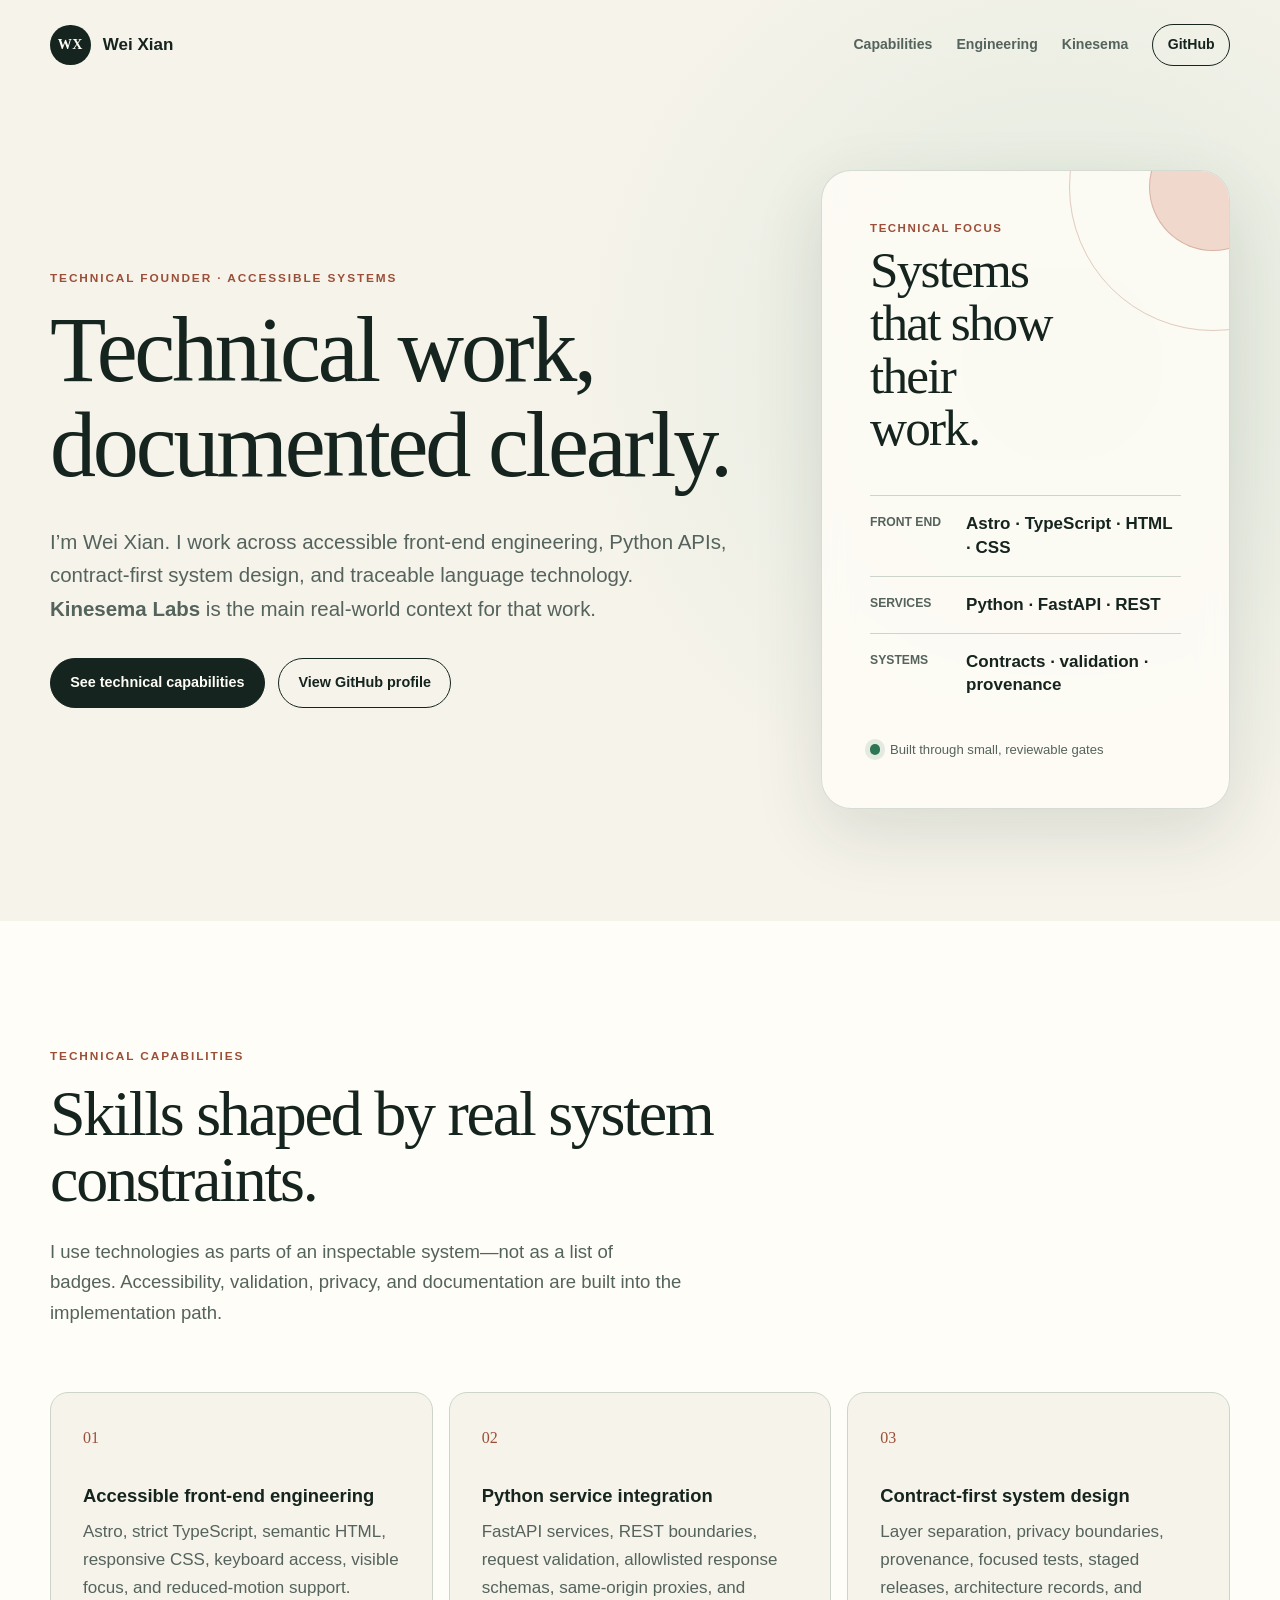
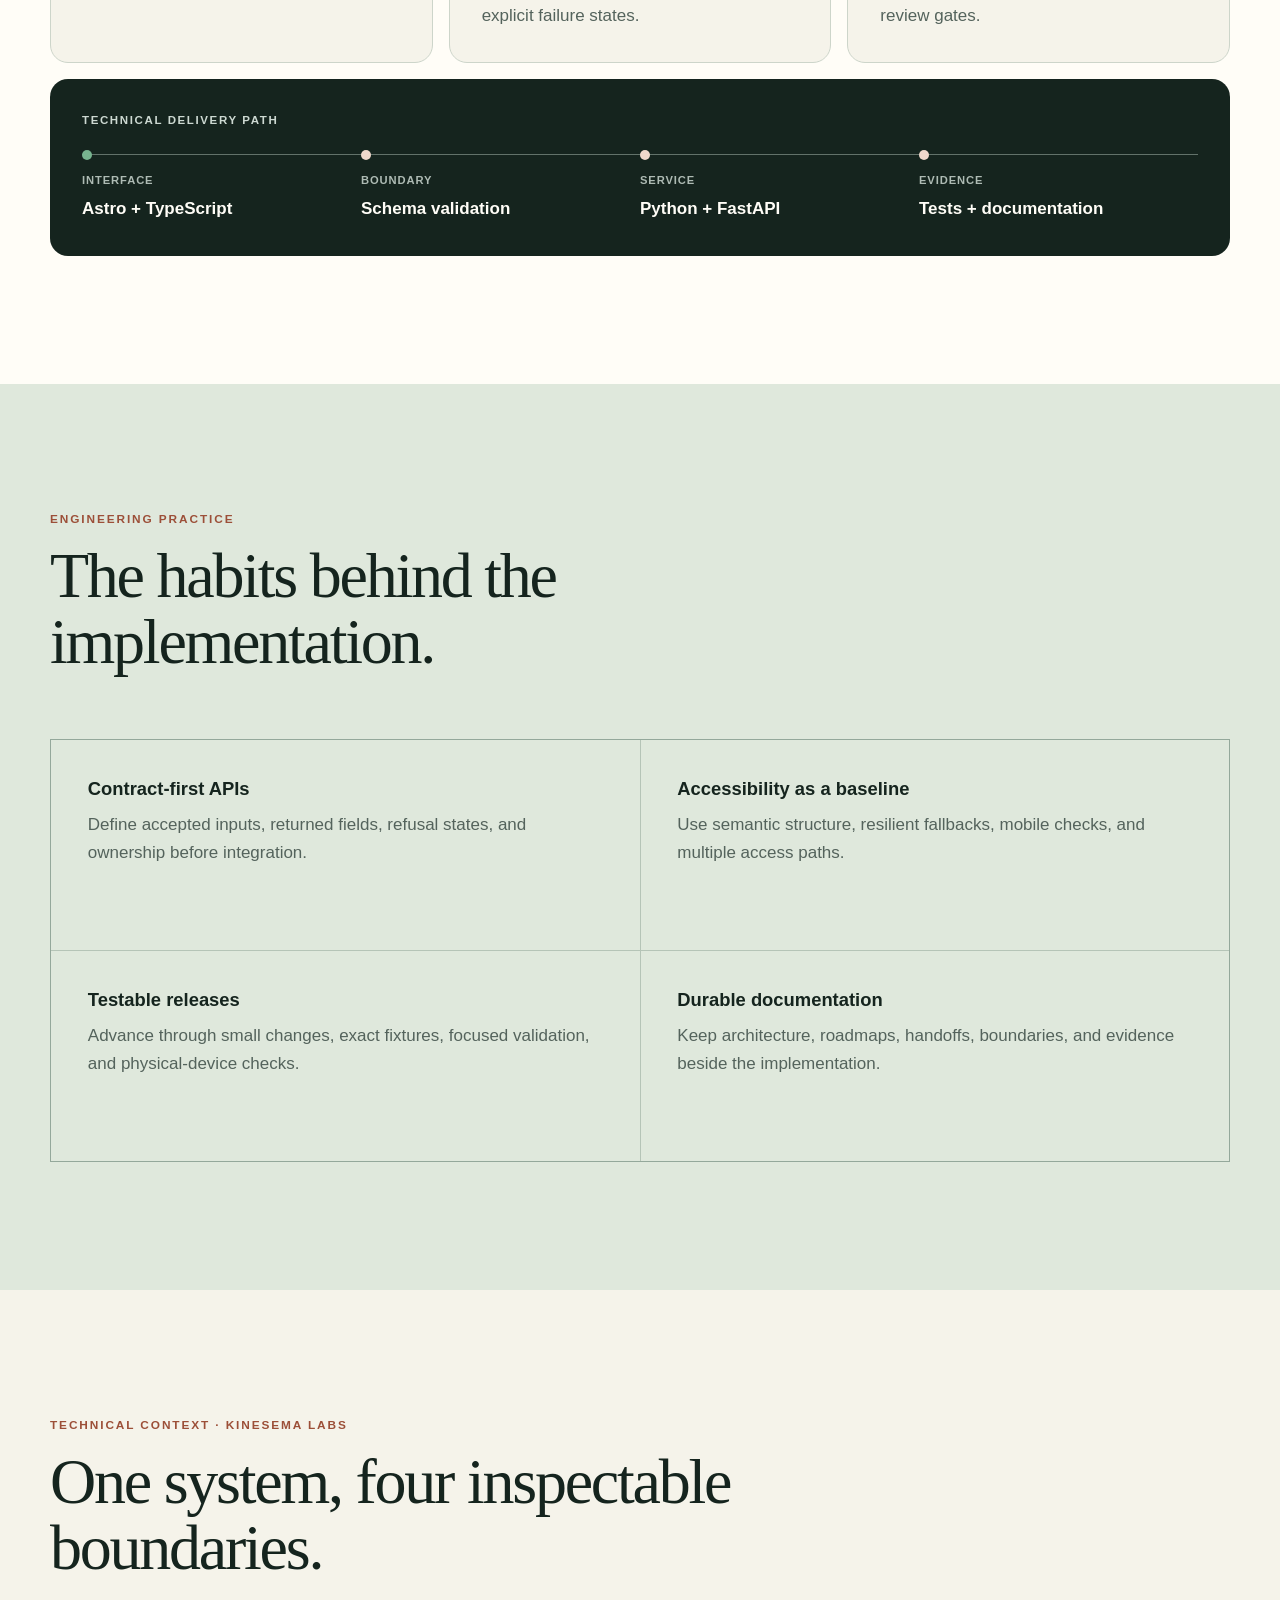
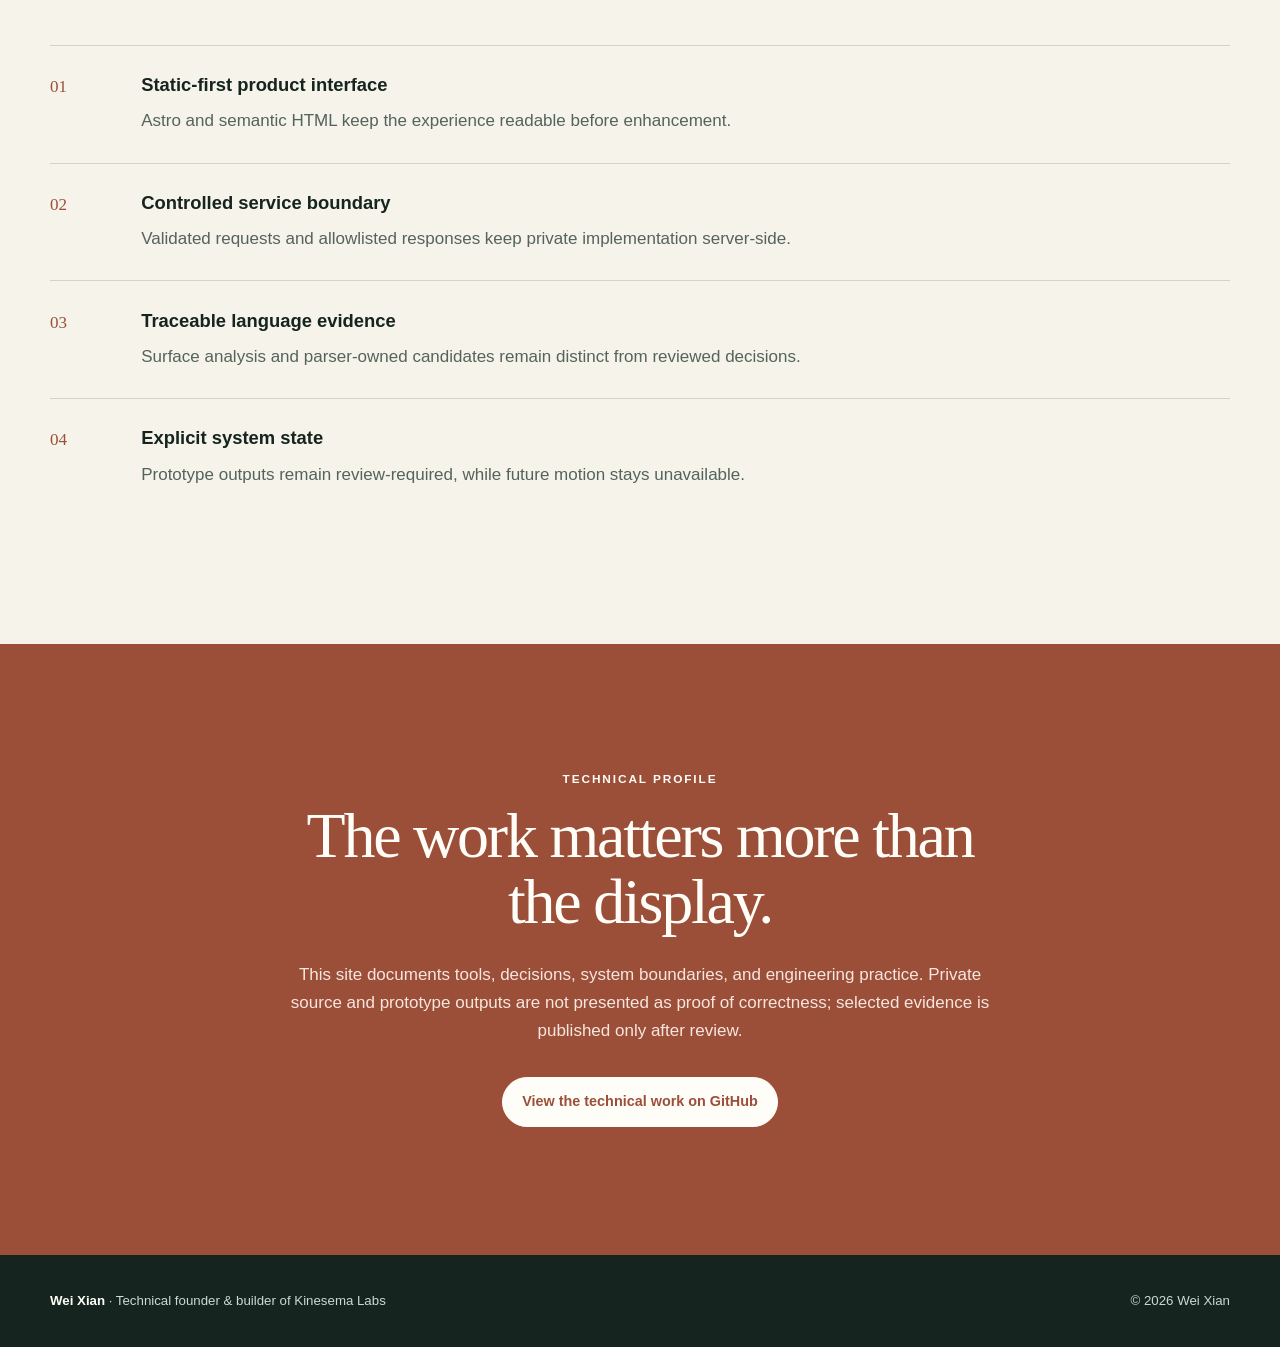
==== index.html @ 0e935c9a "Launch technical profile" ====
<!DOCTYPE html>
<html lang="en">
  <head>
    <meta charset="UTF-8">
    <meta name="viewport" content="width=device-width, initial-scale=1.0">
    <meta
      name="description"
      content="Wei Xian’s technical profile: accessible front-end engineering, Python APIs, contract-first systems, and traceable language technology."
    >
    <meta name="theme-color" content="#f5f3ea">
    <title>Wei Xian — Technical Profile</title>
    <link rel="canonical" href="https://elystra-v.github.io/">
    <link rel="icon" href="/favicon.svg" type="image/svg+xml">
    <link rel="stylesheet" href="/styles.css">
  </head>
  <body>
    <a class="skip-link" href="#main-content">Skip to main content</a>

    <header class="site-header">
      <a class="wordmark" href="#top" aria-label="Wei Xian, home">
        <span aria-hidden="true">WX</span>
        <span>Wei Xian</span>
      </a>
      <nav aria-label="Primary navigation">
        <a href="#capabilities">Capabilities</a>
        <a href="#engineering">Engineering</a>
        <a href="#kinesema">Kinesema</a>
        <a class="nav-cta" href="https://github.com/elystra-v">GitHub</a>
      </nav>
    </header>

    <main id="main-content">
      <section class="hero" id="top" aria-labelledby="hero-title">
        <div class="hero-copy">
          <p class="eyebrow">Technical founder · Accessible systems</p>
          <h1 id="hero-title">Technical work, documented clearly.</h1>
          <p class="hero-intro">
            I’m Wei Xian. I work across accessible front-end engineering, Python
            APIs, contract-first system design, and traceable language technology.
            <strong>Kinesema Labs</strong> is the main real-world context for that work.
          </p>
          <div class="hero-actions">
            <a class="button button-primary" href="#capabilities">See technical capabilities</a>
            <a class="button button-secondary" href="https://github.com/elystra-v">
              View GitHub profile
            </a>
          </div>
        </div>

        <aside class="venture-card" aria-label="Technical focus at a glance">
          <div class="orbit orbit-one" aria-hidden="true"></div>
          <div class="orbit orbit-two" aria-hidden="true"></div>
          <p class="card-kicker">Technical focus</p>
          <h2>Systems that show their work.</h2>
          <dl>
            <div>
              <dt>Front end</dt>
              <dd>Astro · TypeScript · HTML · CSS</dd>
            </div>
            <div>
              <dt>Services</dt>
              <dd>Python · FastAPI · REST</dd>
            </div>
            <div>
              <dt>Systems</dt>
              <dd>Contracts · validation · provenance</dd>
            </div>
          </dl>
          <p class="status-note"><span aria-hidden="true"></span> Built through small, reviewable gates</p>
        </aside>
      </section>

      <section class="section venture-section" id="capabilities" aria-labelledby="capabilities-title">
        <div class="section-heading">
          <p class="eyebrow">Technical capabilities</p>
          <h2 id="capabilities-title">Skills shaped by real system constraints.</h2>
          <p>
            I use technologies as parts of an inspectable system—not as a list of
            badges. Accessibility, validation, privacy, and documentation are built
            into the implementation path.
          </p>
        </div>

        <div class="feature-grid">
          <article class="feature-card">
            <span class="feature-number" aria-hidden="true">01</span>
            <h3>Accessible front-end engineering</h3>
            <p>
              Astro, strict TypeScript, semantic HTML, responsive CSS, keyboard
              access, visible focus, and reduced-motion support.
            </p>
          </article>
          <article class="feature-card">
            <span class="feature-number" aria-hidden="true">02</span>
            <h3>Python service integration</h3>
            <p>
              FastAPI services, REST boundaries, request validation, allowlisted
              response schemas, same-origin proxies, and explicit failure states.
            </p>
          </article>
          <article class="feature-card">
            <span class="feature-number" aria-hidden="true">03</span>
            <h3>Contract-first system design</h3>
            <p>
              Layer separation, privacy boundaries, provenance, focused tests,
              staged releases, architecture records, and review gates.
            </p>
          </article>
        </div>

        <div class="pipeline" role="group" aria-label="Technical delivery path">
          <p class="pipeline-label">Technical delivery path</p>
          <ol>
            <li><span>Interface</span>Astro + TypeScript</li>
            <li><span>Boundary</span>Schema validation</li>
            <li><span>Service</span>Python + FastAPI</li>
            <li><span>Evidence</span>Tests + documentation</li>
          </ol>
        </div>
      </section>

      <section class="section work-section" id="engineering" aria-labelledby="engineering-title">
        <div class="section-heading compact">
          <p class="eyebrow">Engineering practice</p>
          <h2 id="engineering-title">The habits behind the implementation.</h2>
        </div>

        <div class="work-grid">
          <article>
            <h3>Contract-first APIs</h3>
            <p>Define accepted inputs, returned fields, refusal states, and ownership before integration.</p>
          </article>
          <article>
            <h3>Accessibility as a baseline</h3>
            <p>Use semantic structure, resilient fallbacks, mobile checks, and multiple access paths.</p>
          </article>
          <article>
            <h3>Testable releases</h3>
            <p>Advance through small changes, exact fixtures, focused validation, and physical-device checks.</p>
          </article>
          <article>
            <h3>Durable documentation</h3>
            <p>Keep architecture, roadmaps, handoffs, boundaries, and evidence beside the implementation.</p>
          </article>
        </div>
      </section>

      <section class="section principles-section" id="kinesema" aria-labelledby="kinesema-title">
        <div class="section-heading compact">
          <p class="eyebrow">Technical context · Kinesema Labs</p>
          <h2 id="kinesema-title">One system, four inspectable boundaries.</h2>
        </div>

        <ol class="principle-list">
          <li>
            <span>01</span>
            <div>
              <h3>Static-first product interface</h3>
              <p>Astro and semantic HTML keep the experience readable before enhancement.</p>
            </div>
          </li>
          <li>
            <span>02</span>
            <div>
              <h3>Controlled service boundary</h3>
              <p>Validated requests and allowlisted responses keep private implementation server-side.</p>
            </div>
          </li>
          <li>
            <span>03</span>
            <div>
              <h3>Traceable language evidence</h3>
              <p>Surface analysis and parser-owned candidates remain distinct from reviewed decisions.</p>
            </div>
          </li>
          <li>
            <span>04</span>
            <div>
              <h3>Explicit system state</h3>
              <p>Prototype outputs remain review-required, while future motion stays unavailable.</p>
            </div>
          </li>
        </ol>
      </section>

      <section class="closing-section" aria-labelledby="closing-title">
        <p class="eyebrow">Technical profile</p>
        <h2 id="closing-title">The work matters more than the display.</h2>
        <p>
          This site documents tools, decisions, system boundaries, and engineering
          practice. Private source and prototype outputs are not presented as proof
          of correctness; selected evidence is published only after review.
        </p>
        <a class="button button-light" href="https://github.com/elystra-v">View the technical work on GitHub</a>
      </section>
    </main>

    <footer>
      <p><strong>Wei Xian</strong> · Technical founder &amp; builder of Kinesema Labs</p>
      <p>© <span>2026</span> Wei Xian</p>
    </footer>
  </body>
</html>
---- styles.css ----
:root {
  color-scheme: light;
  --paper: #f5f3ea;
  --surface: #fffdf7;
  --ink: #15241e;
  --muted: #54635c;
  --line: #cdd5ca;
  --sage: #dfe8dc;
  --sage-deep: #274a3d;
  --accent: #9c4f38;
  --accent-soft: #f0d8cc;
  --shadow: 0 24px 70px rgba(30, 47, 39, 0.12);
  --radius-large: 30px;
  --radius-medium: 18px;
  --content: 1180px;
}

* {
  box-sizing: border-box;
}

html {
  scroll-behavior: smooth;
}

body {
  margin: 0;
  background:
    radial-gradient(circle at 83% 8%, rgba(223, 232, 220, 0.95), transparent 30rem),
    var(--paper);
  color: var(--ink);
  font-family: Inter, ui-sans-serif, -apple-system, BlinkMacSystemFont, "Segoe UI", sans-serif;
  font-size: 17px;
  line-height: 1.65;
}

a {
  color: inherit;
}

.skip-link {
  position: fixed;
  top: 0.75rem;
  left: 0.75rem;
  z-index: 100;
  padding: 0.7rem 1rem;
  border-radius: 0.4rem;
  background: var(--ink);
  color: white;
  transform: translateY(-160%);
}

.skip-link:focus {
  transform: translateY(0);
}

:focus-visible {
  outline: 3px solid var(--accent);
  outline-offset: 4px;
}

.site-header {
  display: flex;
  align-items: center;
  justify-content: space-between;
  width: min(calc(100% - 3rem), var(--content));
  margin: 0 auto;
  padding: 1.5rem 0;
}

.wordmark {
  display: inline-flex;
  align-items: center;
  gap: 0.75rem;
  font-weight: 760;
  text-decoration: none;
}

.wordmark span:first-child {
  display: grid;
  width: 2.55rem;
  height: 2.55rem;
  place-items: center;
  border-radius: 50%;
  background: var(--ink);
  color: var(--surface);
  font-family: Georgia, "Times New Roman", serif;
  font-size: 0.88rem;
  letter-spacing: 0.04em;
}

nav {
  display: flex;
  align-items: center;
  gap: 1.5rem;
}

nav a {
  color: var(--muted);
  font-size: 0.88rem;
  font-weight: 720;
  text-decoration: none;
}

nav a:hover {
  color: var(--ink);
}

nav .nav-cta {
  padding: 0.52rem 0.9rem;
  border: 1px solid var(--ink);
  border-radius: 999px;
  color: var(--ink);
}

main {
  overflow: hidden;
}

.hero {
  display: grid;
  grid-template-columns: minmax(0, 1.25fr) minmax(300px, 0.75fr);
  gap: clamp(3rem, 7vw, 7rem);
  align-items: center;
  width: min(calc(100% - 3rem), var(--content));
  min-height: 720px;
  margin: 0 auto;
  padding: 5rem 0 7rem;
}

.eyebrow {
  margin: 0 0 1rem;
  color: var(--accent);
  font-size: 0.74rem;
  font-weight: 830;
  letter-spacing: 0.16em;
  line-height: 1.3;
  text-transform: uppercase;
}

h1,
h2,
h3,
p {
  text-wrap: pretty;
}

h1,
h2 {
  margin: 0;
  font-family: Georgia, "Times New Roman", serif;
  font-weight: 500;
  letter-spacing: -0.035em;
  line-height: 1.03;
}

h1 {
  max-width: 820px;
  font-size: clamp(3.5rem, 7.2vw, 6.6rem);
}

h2 {
  font-size: clamp(2.5rem, 5vw, 4.5rem);
}

h3 {
  margin: 0 0 0.65rem;
  font-size: 1.15rem;
  line-height: 1.3;
}

.hero-intro {
  max-width: 690px;
  margin: 2rem 0 0;
  color: var(--muted);
  font-size: clamp(1.05rem, 1.7vw, 1.28rem);
}

.hero-actions {
  display: flex;
  flex-wrap: wrap;
  gap: 0.85rem;
  margin-top: 2rem;
}

.button {
  display: inline-flex;
  align-items: center;
  justify-content: center;
  min-height: 3.1rem;
  padding: 0.75rem 1.2rem;
  border: 1px solid var(--ink);
  border-radius: 999px;
  font-size: 0.9rem;
  font-weight: 780;
  text-decoration: none;
  transition: transform 160ms ease, background-color 160ms ease, color 160ms ease;
}

.button:hover {
  transform: translateY(-2px);
}

.button-primary {
  background: var(--ink);
  color: var(--surface);
}

.button-primary:hover {
  background: var(--sage-deep);
}

.button-secondary {
  background: transparent;
}

.button-secondary:hover {
  background: var(--surface);
}

.venture-card {
  position: relative;
  isolation: isolate;
  overflow: hidden;
  padding: clamp(2rem, 4vw, 3rem);
  border: 1px solid rgba(39, 74, 61, 0.18);
  border-radius: var(--radius-large);
  background: rgba(255, 253, 247, 0.82);
  box-shadow: var(--shadow);
  backdrop-filter: blur(14px);
}

.venture-card .orbit {
  position: absolute;
  z-index: -1;
  border: 1px solid rgba(156, 79, 56, 0.28);
  border-radius: 50%;
}

.orbit-one {
  top: -8rem;
  right: -8rem;
  width: 18rem;
  height: 18rem;
}

.orbit-two {
  top: -3rem;
  right: -3rem;
  width: 8rem;
  height: 8rem;
  background: var(--accent-soft);
}

.card-kicker {
  margin: 0 0 0.4rem;
  color: var(--accent);
  font-size: 0.72rem;
  font-weight: 800;
  letter-spacing: 0.13em;
  text-transform: uppercase;
}

.venture-card h2 {
  max-width: 8ch;
  font-size: clamp(2.6rem, 4vw, 4rem);
}

.venture-card dl {
  margin: 2.5rem 0 0;
}

.venture-card dl div {
  display: grid;
  grid-template-columns: 5rem 1fr;
  gap: 1rem;
  padding: 1rem 0;
  border-top: 1px solid var(--line);
}

.venture-card dt {
  color: var(--muted);
  font-size: 0.76rem;
  font-weight: 750;
  text-transform: uppercase;
}

.venture-card dd {
  margin: 0;
  font-weight: 680;
  line-height: 1.4;
}

.status-note {
  display: flex;
  align-items: center;
  gap: 0.6rem;
  margin: 1.6rem 0 0;
  color: var(--muted);
  font-size: 0.82rem;
}

.status-note span {
  width: 0.65rem;
  height: 0.65rem;
  border-radius: 50%;
  background: #2d7655;
  box-shadow: 0 0 0 5px rgba(45, 118, 85, 0.12);
}

.section {
  padding: clamp(5rem, 10vw, 9rem) max(1.5rem, calc((100vw - var(--content)) / 2));
}

.section-heading {
  max-width: 830px;
}

.section-heading > p:last-child {
  max-width: 720px;
  margin: 1.5rem 0 0;
  color: var(--muted);
  font-size: 1.16rem;
}

.section-heading.compact {
  max-width: 730px;
}

.venture-section {
  background: var(--surface);
}

.feature-grid {
  display: grid;
  grid-template-columns: repeat(3, minmax(0, 1fr));
  gap: 1rem;
  margin-top: 4rem;
}

.feature-card {
  min-height: 270px;
  padding: 2rem;
  border: 1px solid var(--line);
  border-radius: var(--radius-medium);
  background: var(--paper);
}

.feature-number {
  display: block;
  margin-bottom: 2rem;
  color: var(--accent);
  font-family: Georgia, "Times New Roman", serif;
  font-size: 1rem;
}

.feature-card p,
.work-grid p,
.principle-list p {
  margin: 0;
  color: var(--muted);
}

.pipeline {
  margin-top: 1rem;
  padding: 2rem;
  border-radius: var(--radius-medium);
  background: var(--ink);
  color: var(--surface);
}

.pipeline-label {
  margin: 0 0 1.5rem;
  color: #cdd9d2;
  font-size: 0.72rem;
  font-weight: 800;
  letter-spacing: 0.14em;
  text-transform: uppercase;
}

.pipeline ol {
  display: grid;
  grid-template-columns: repeat(4, minmax(0, 1fr));
  gap: 0;
  margin: 0;
  padding: 0;
  list-style: none;
}

.pipeline li {
  position: relative;
  padding: 1rem 1.6rem 0 0;
  border-top: 1px solid #62726a;
  font-weight: 690;
}

.pipeline li::before {
  position: absolute;
  top: -0.36rem;
  left: 0;
  width: 0.65rem;
  height: 0.65rem;
  border-radius: 50%;
  background: var(--accent-soft);
  content: "";
}

.pipeline li:first-child::before {
  background: #77b48f;
}

.pipeline li span {
  display: block;
  margin-bottom: 0.35rem;
  color: #aebbb4;
  font-size: 0.7rem;
  font-weight: 780;
  letter-spacing: 0.08em;
  text-transform: uppercase;
}

.work-section {
  background: var(--sage);
}

.work-grid {
  display: grid;
  grid-template-columns: repeat(2, minmax(0, 1fr));
  gap: 1px;
  margin-top: 4rem;
  border: 1px solid rgba(39, 74, 61, 0.23);
  background: rgba(39, 74, 61, 0.23);
}

.work-grid article {
  min-height: 210px;
  padding: 2.3rem;
  background: var(--sage);
}

.principles-section {
  background: var(--paper);
}

.principle-list {
  margin: 4rem 0 0;
  padding: 0;
  list-style: none;
}

.principle-list li {
  display: grid;
  grid-template-columns: 4.2rem 1fr;
  gap: 1.5rem;
  padding: 1.7rem 0;
  border-top: 1px solid var(--line);
}

.principle-list > li > span {
  color: var(--accent);
  font-family: Georgia, "Times New Roman", serif;
}

.principle-list p {
  max-width: 660px;
}

.closing-section {
  padding: clamp(5rem, 10vw, 9rem) max(1.5rem, calc((100vw - 900px) / 2));
  background: var(--accent);
  color: var(--surface);
  text-align: center;
}

.closing-section .eyebrow {
  color: var(--surface);
}

.closing-section p:not(.eyebrow) {
  max-width: 730px;
  margin: 1.6rem auto 2rem;
  color: #f7e6df;
}

.button-light {
  border-color: var(--surface);
  background: var(--surface);
  color: var(--accent);
}

.button-light:hover {
  background: transparent;
  color: var(--surface);
}

footer {
  display: flex;
  justify-content: space-between;
  gap: 2rem;
  padding: 2.2rem max(1.5rem, calc((100vw - var(--content)) / 2));
  background: var(--ink);
  color: #cdd9d2;
  font-size: 0.83rem;
}

footer p {
  margin: 0;
}

footer strong {
  color: var(--surface);
}

.error-page {
  display: flex;
  min-height: 100vh;
  flex-direction: column;
}

.error-page main {
  display: grid;
  flex: 1;
  place-items: center;
  overflow: visible;
}

.error-content {
  width: min(calc(100% - 3rem), 820px);
  padding: 6rem 0;
  text-align: center;
}

.error-code {
  display: block;
  margin-bottom: 1.25rem;
  color: var(--accent);
  font-family: Georgia, "Times New Roman", serif;
  font-size: clamp(4rem, 12vw, 8rem);
  line-height: 0.8;
}

.error-content p:not(.eyebrow) {
  max-width: 590px;
  margin: 1.5rem auto 0;
  color: var(--muted);
  font-size: 1.1rem;
}

.error-content .hero-actions {
  justify-content: center;
}

@media (max-width: 900px) {
  .site-header {
    align-items: flex-start;
  }

  nav {
    flex-wrap: wrap;
    justify-content: flex-end;
    max-width: 28rem;
  }

  .hero {
    grid-template-columns: 1fr;
    min-height: auto;
    padding-top: 4rem;
  }

  .venture-card {
    max-width: 620px;
  }

  .feature-grid {
    grid-template-columns: 1fr;
  }

  .feature-card {
    min-height: auto;
  }

  .pipeline ol {
    grid-template-columns: repeat(2, minmax(0, 1fr));
    gap: 2rem 0;
  }
}

@media (max-width: 640px) {
  body {
    font-size: 16px;
  }

  .site-header {
    display: block;
    width: min(calc(100% - 2rem), var(--content));
  }

  nav {
    justify-content: flex-start;
    gap: 0.7rem 1rem;
    margin-top: 1rem;
  }

  nav a:not(.nav-cta) {
    display: none;
  }

  .hero {
    width: min(calc(100% - 2rem), var(--content));
    gap: 3rem;
    padding: 3rem 0 5rem;
  }

  h1 {
    font-size: clamp(3.25rem, 15vw, 4.5rem);
  }

  .hero-actions,
  .hero-actions .button {
    width: 100%;
  }

  .venture-card {
    padding: 1.6rem;
    border-radius: 24px;
  }

  .venture-card dl div {
    grid-template-columns: 1fr;
    gap: 0.2rem;
  }

  .section {
    padding-right: 1rem;
    padding-left: 1rem;
  }

  .pipeline {
    padding: 1.4rem;
  }

  .pipeline ol {
    grid-template-columns: 1fr;
  }

  .work-grid {
    grid-template-columns: 1fr;
  }

  .principle-list li {
    grid-template-columns: 2.6rem 1fr;
    gap: 0.75rem;
  }

  footer {
    display: block;
  }

  footer p + p {
    margin-top: 0.5rem;
  }

  .error-content {
    width: min(calc(100% - 2rem), 820px);
    padding: 4rem 0;
  }
}

@media (prefers-reduced-motion: reduce) {
  html {
    scroll-behavior: auto;
  }

  *,
  *::before,
  *::after {
    scroll-behavior: auto !important;
    transition-duration: 0.01ms !important;
  }
}
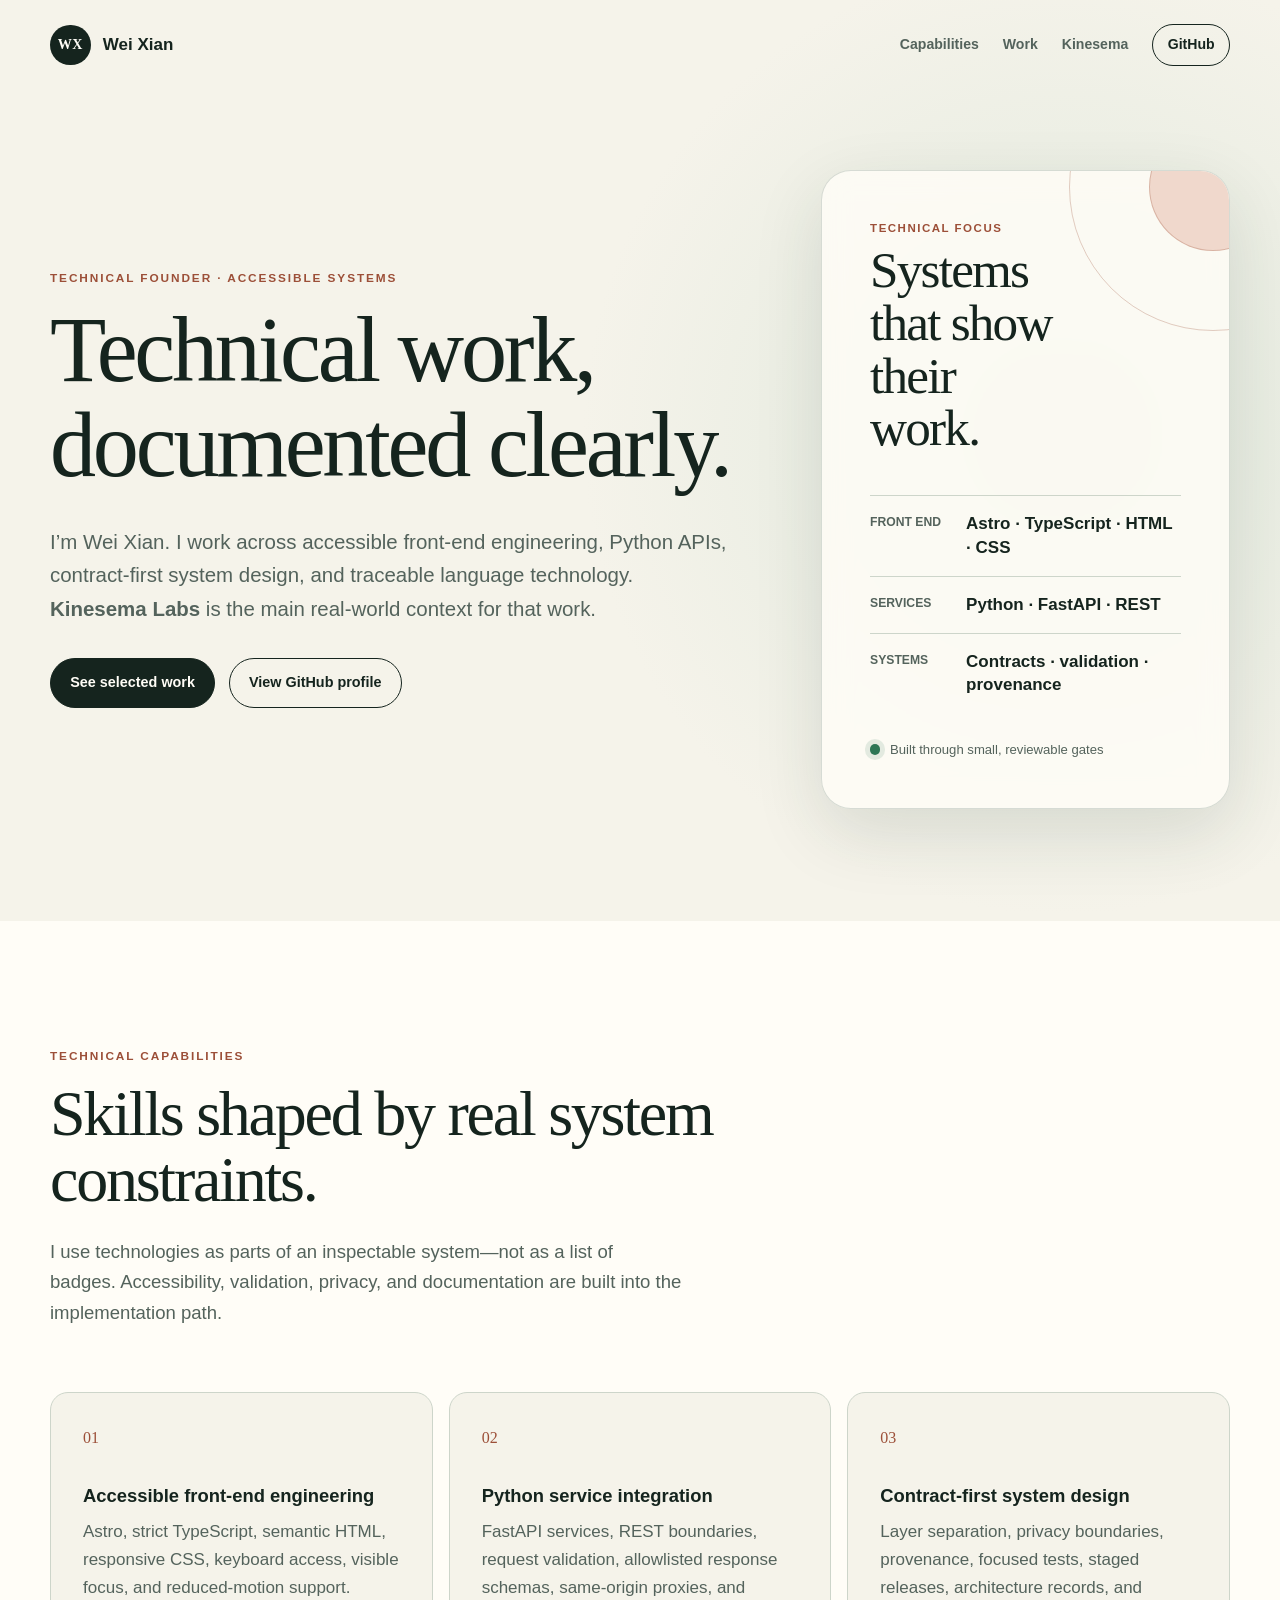
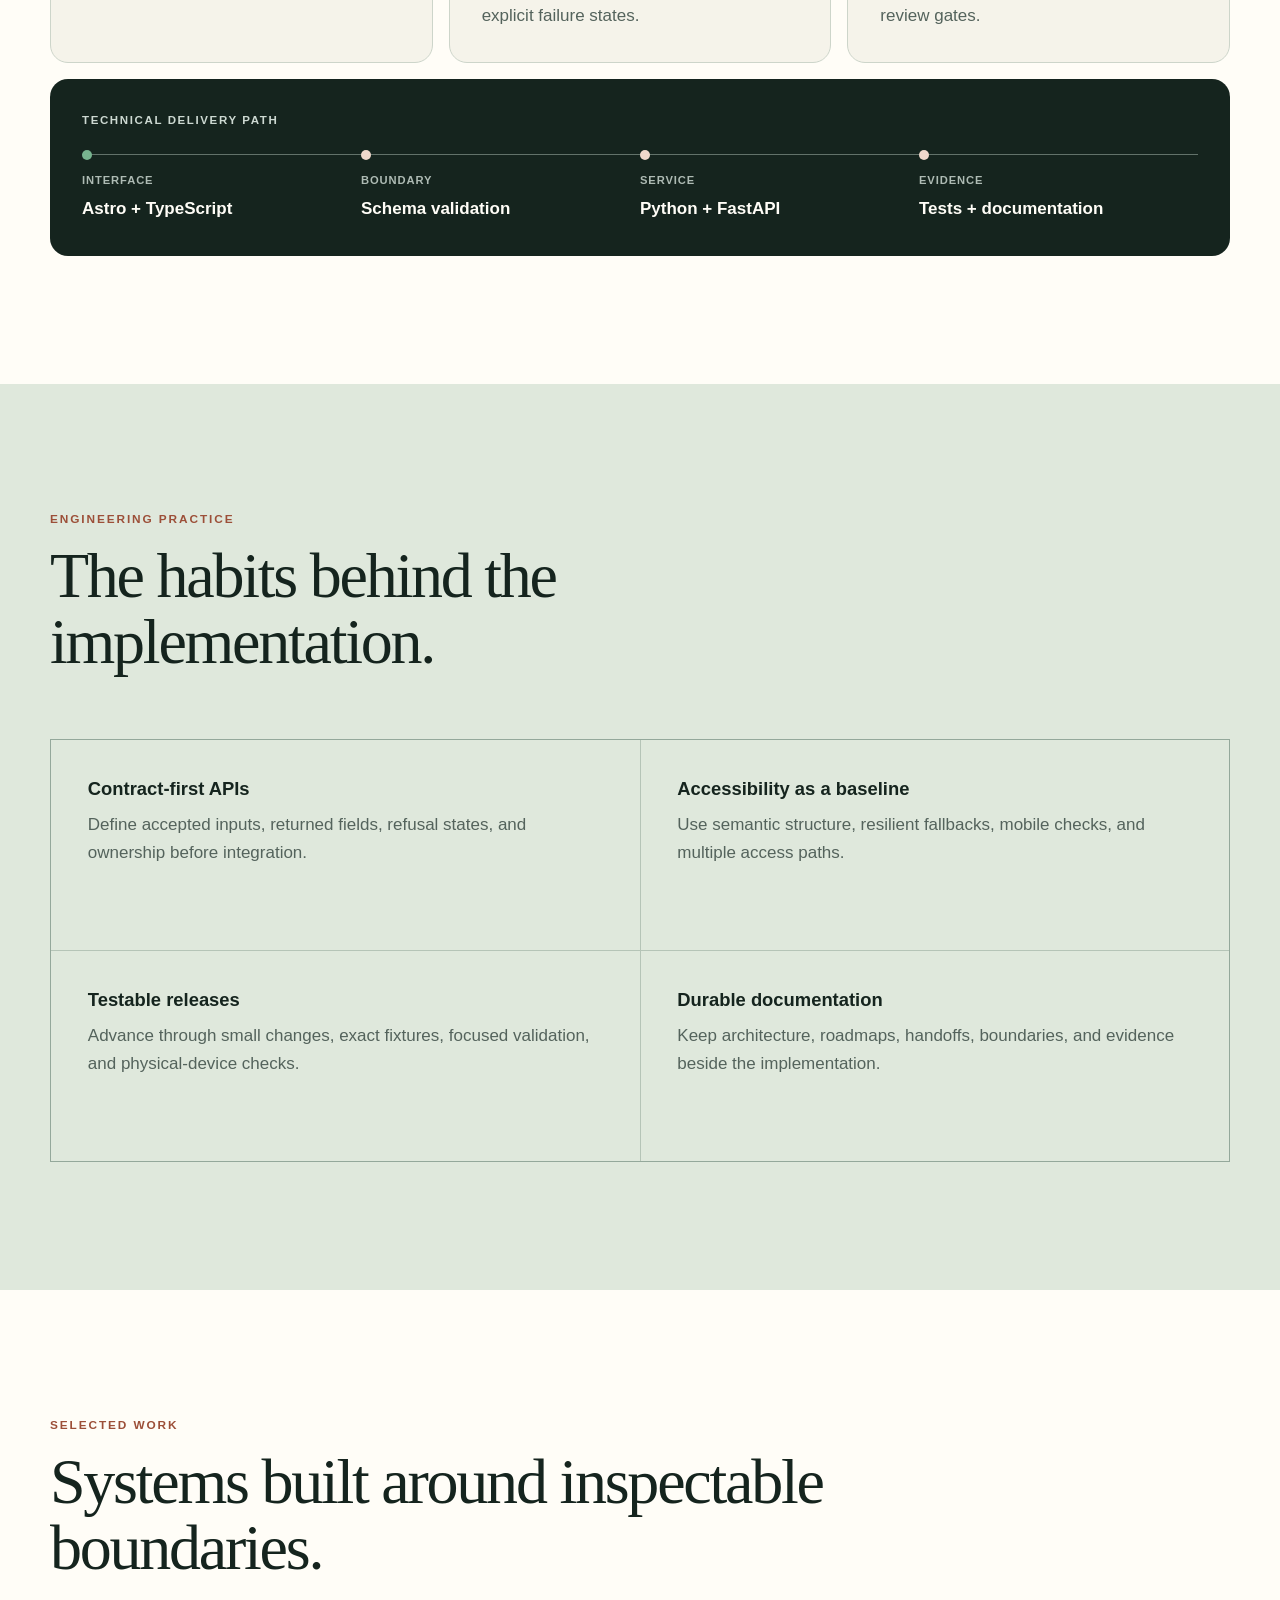
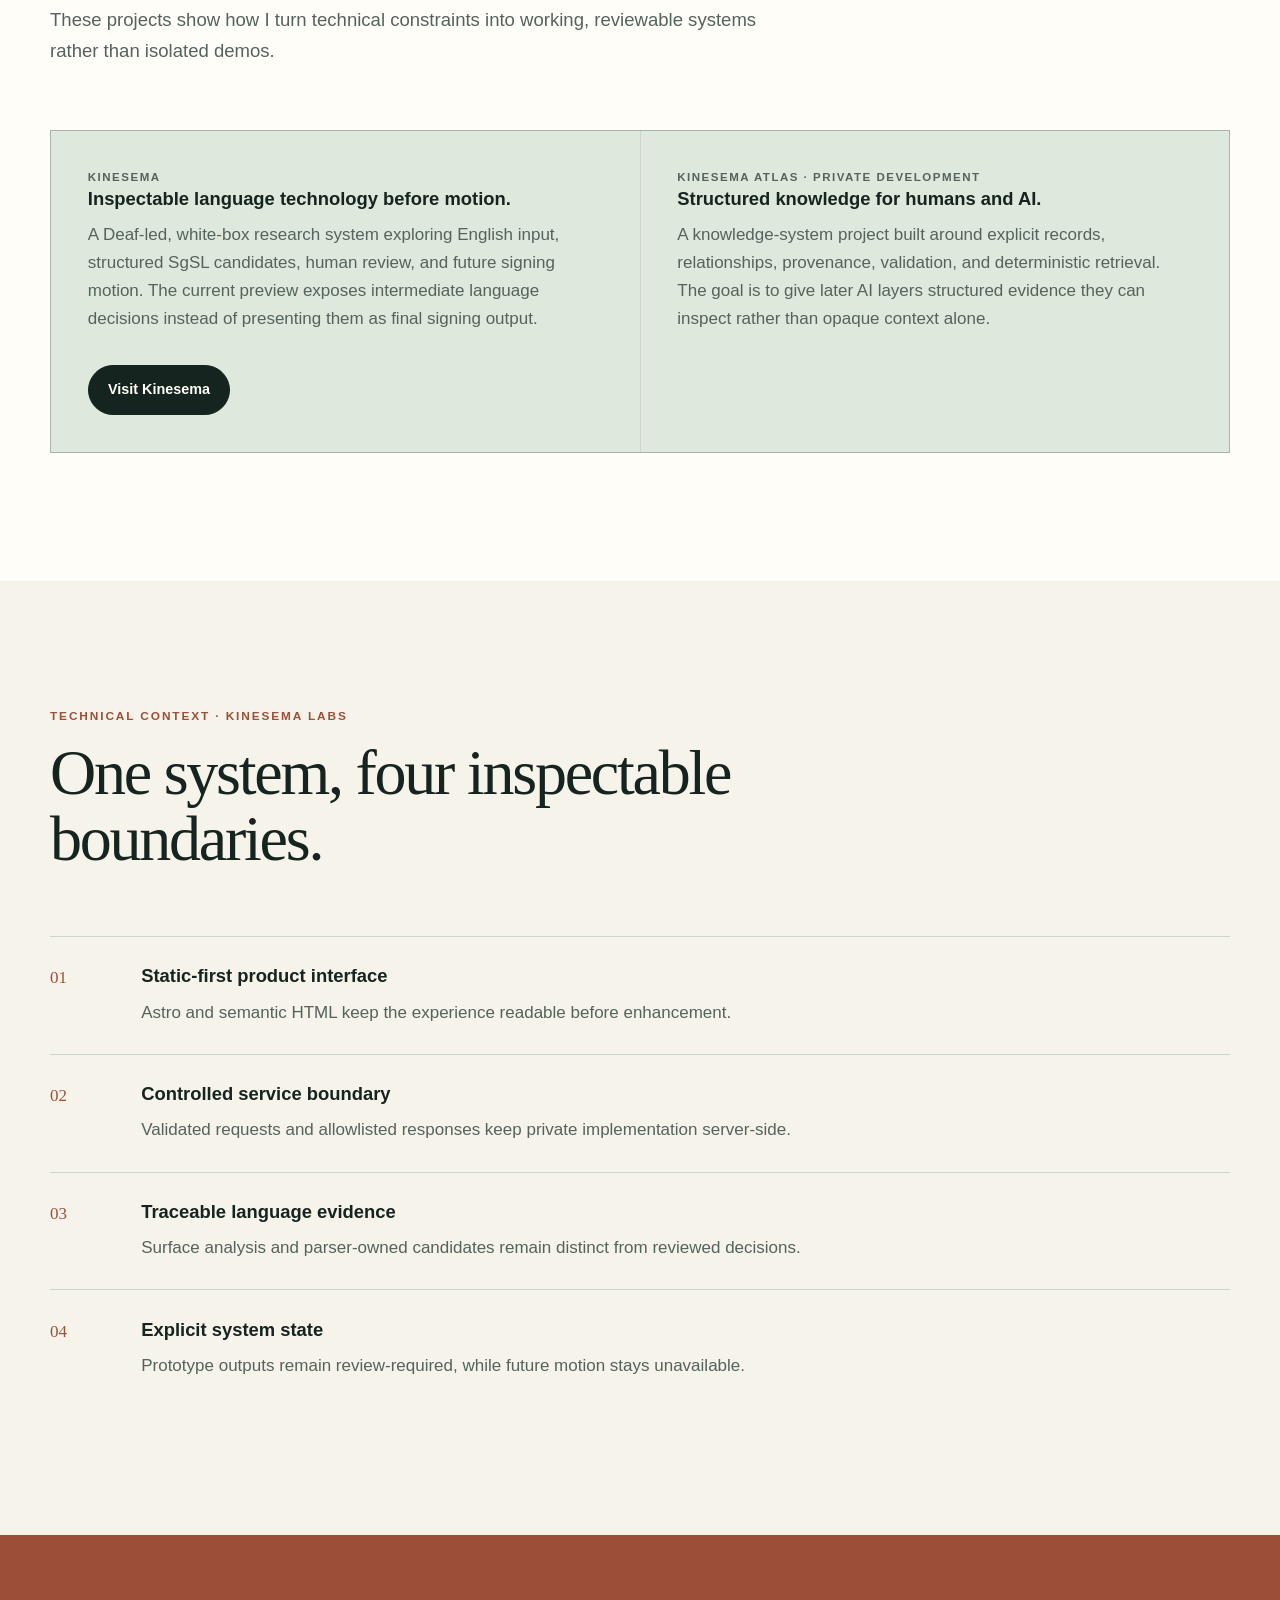
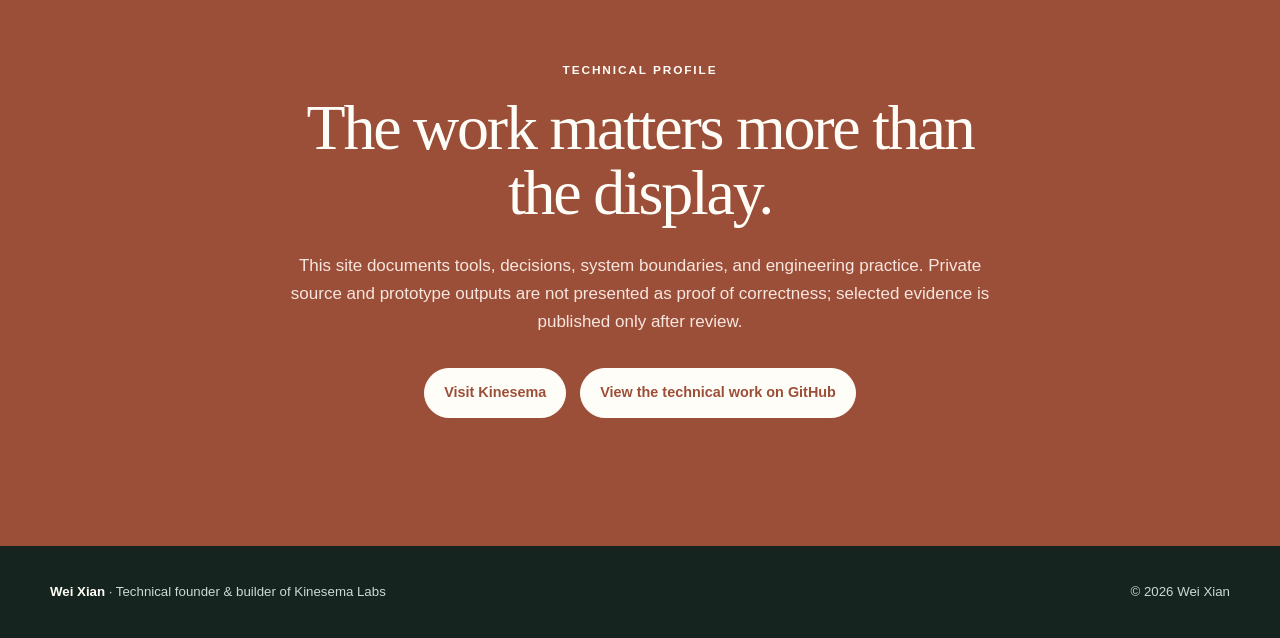
==== commit 0c873b14: "Add selected work and Kinesema links" ====
--- a/index.html
+++ b/index.html
@@ -23,7 +23,7 @@
       </a>
       <nav aria-label="Primary navigation">
         <a href="#capabilities">Capabilities</a>
-        <a href="#engineering">Engineering</a>
+        <a href="#work">Work</a>
         <a href="#kinesema">Kinesema</a>
         <a class="nav-cta" href="https://github.com/elystra-v">GitHub</a>
       </nav>
@@ -40,7 +40,7 @@
             <strong>Kinesema Labs</strong> is the main real-world context for that work.
           </p>
           <div class="hero-actions">
-            <a class="button button-primary" href="#capabilities">See technical capabilities</a>
+            <a class="button button-primary" href="#work">See selected work</a>
             <a class="button button-secondary" href="https://github.com/elystra-v">
               View GitHub profile
             </a>
@@ -145,6 +145,43 @@
         </div>
       </section>
 
+      <section class="section venture-section" id="work" aria-labelledby="work-title">
+        <div class="section-heading">
+          <p class="eyebrow">Selected work</p>
+          <h2 id="work-title">Systems built around inspectable boundaries.</h2>
+          <p>
+            These projects show how I turn technical constraints into working,
+            reviewable systems rather than isolated demos.
+          </p>
+        </div>
+
+        <div class="work-grid">
+          <article>
+            <p class="card-kicker">Kinesema</p>
+            <h3>Inspectable language technology before motion.</h3>
+            <p>
+              A Deaf-led, white-box research system exploring English input,
+              structured SgSL candidates, human review, and future signing motion.
+              The current preview exposes intermediate language decisions instead
+              of presenting them as final signing output.
+            </p>
+            <div class="hero-actions">
+              <a class="button button-primary" href="https://kinesema.com">Visit Kinesema</a>
+            </div>
+          </article>
+          <article>
+            <p class="card-kicker">Kinesema Atlas · Private development</p>
+            <h3>Structured knowledge for humans and AI.</h3>
+            <p>
+              A knowledge-system project built around explicit records,
+              relationships, provenance, validation, and deterministic retrieval.
+              The goal is to give later AI layers structured evidence they can
+              inspect rather than opaque context alone.
+            </p>
+          </article>
+        </div>
+      </section>
+
       <section class="section principles-section" id="kinesema" aria-labelledby="kinesema-title">
         <div class="section-heading compact">
           <p class="eyebrow">Technical context · Kinesema Labs</p>
@@ -191,7 +228,10 @@
           practice. Private source and prototype outputs are not presented as proof
           of correctness; selected evidence is published only after review.
         </p>
-        <a class="button button-light" href="https://github.com/elystra-v">View the technical work on GitHub</a>
+        <div class="hero-actions" style="justify-content: center;">
+          <a class="button button-light" href="https://kinesema.com">Visit Kinesema</a>
+          <a class="button button-light" href="https://github.com/elystra-v">View the technical work on GitHub</a>
+        </div>
       </section>
     </main>
 
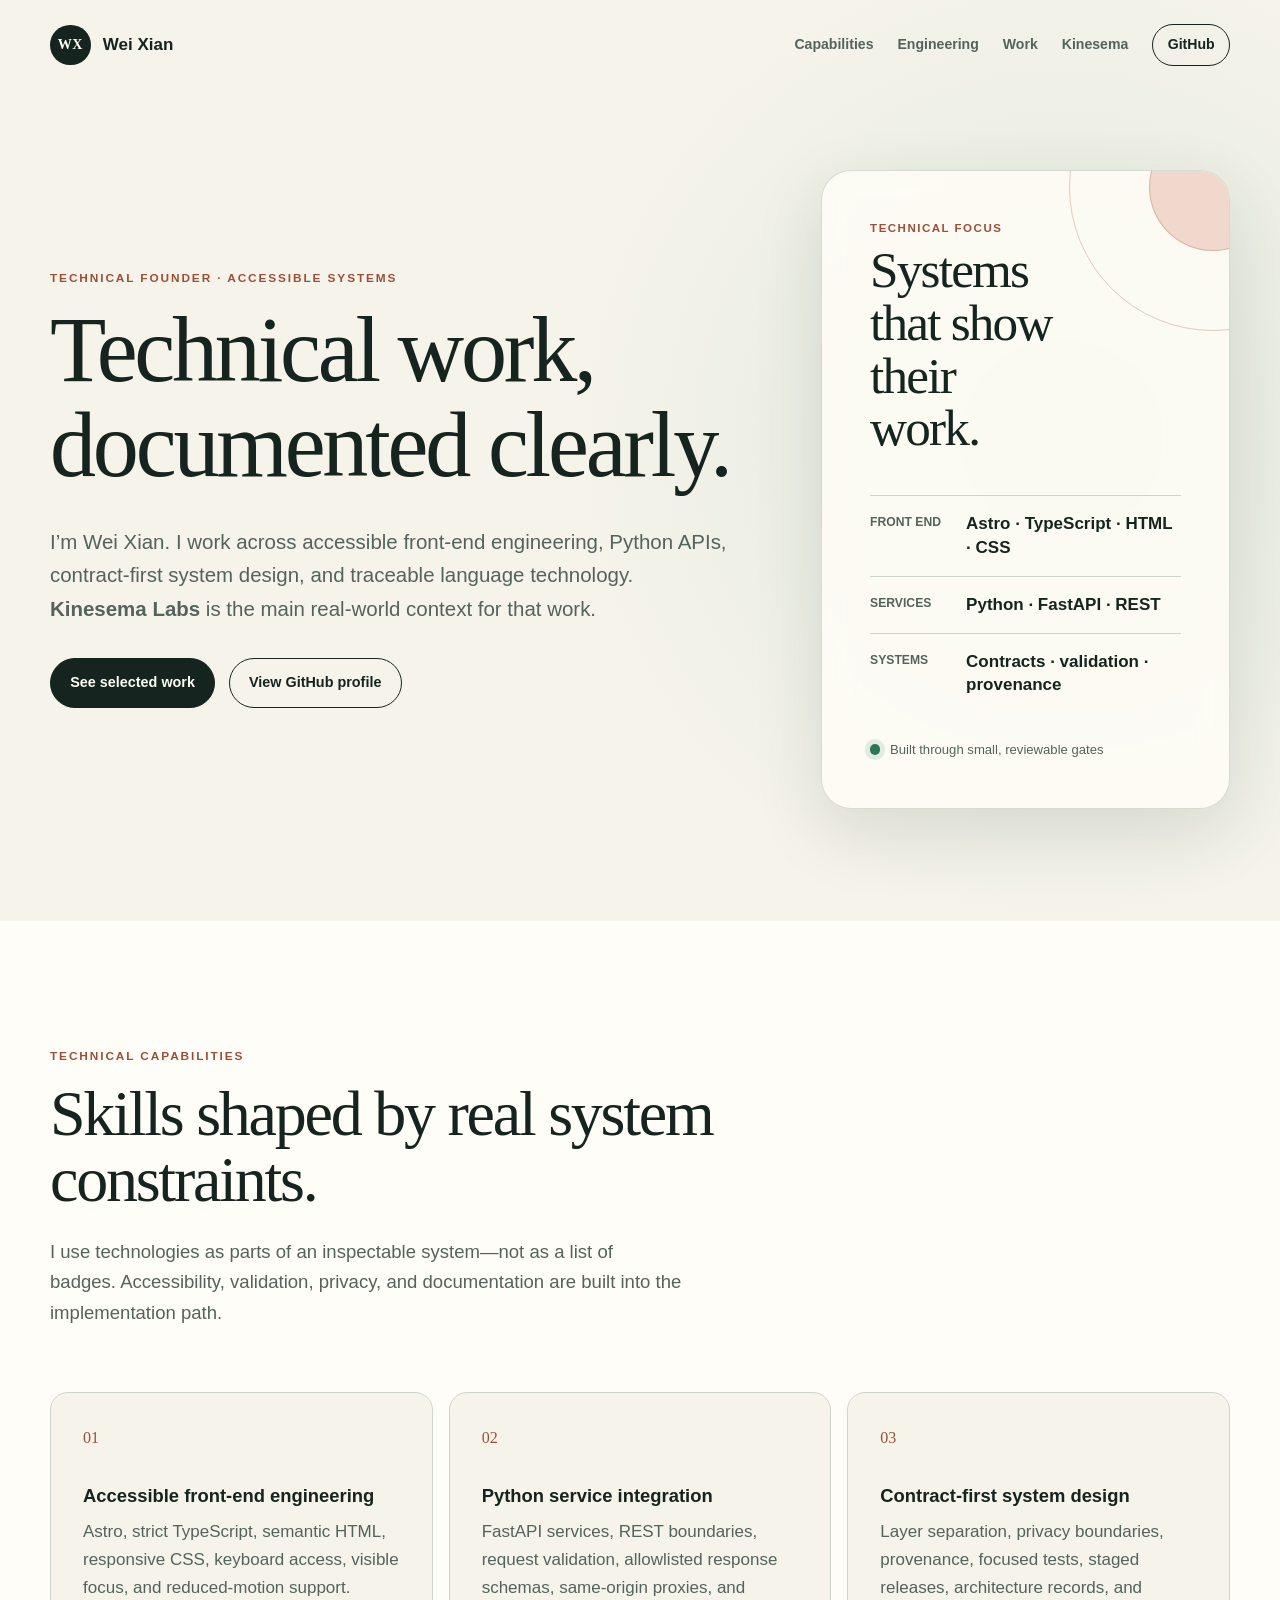
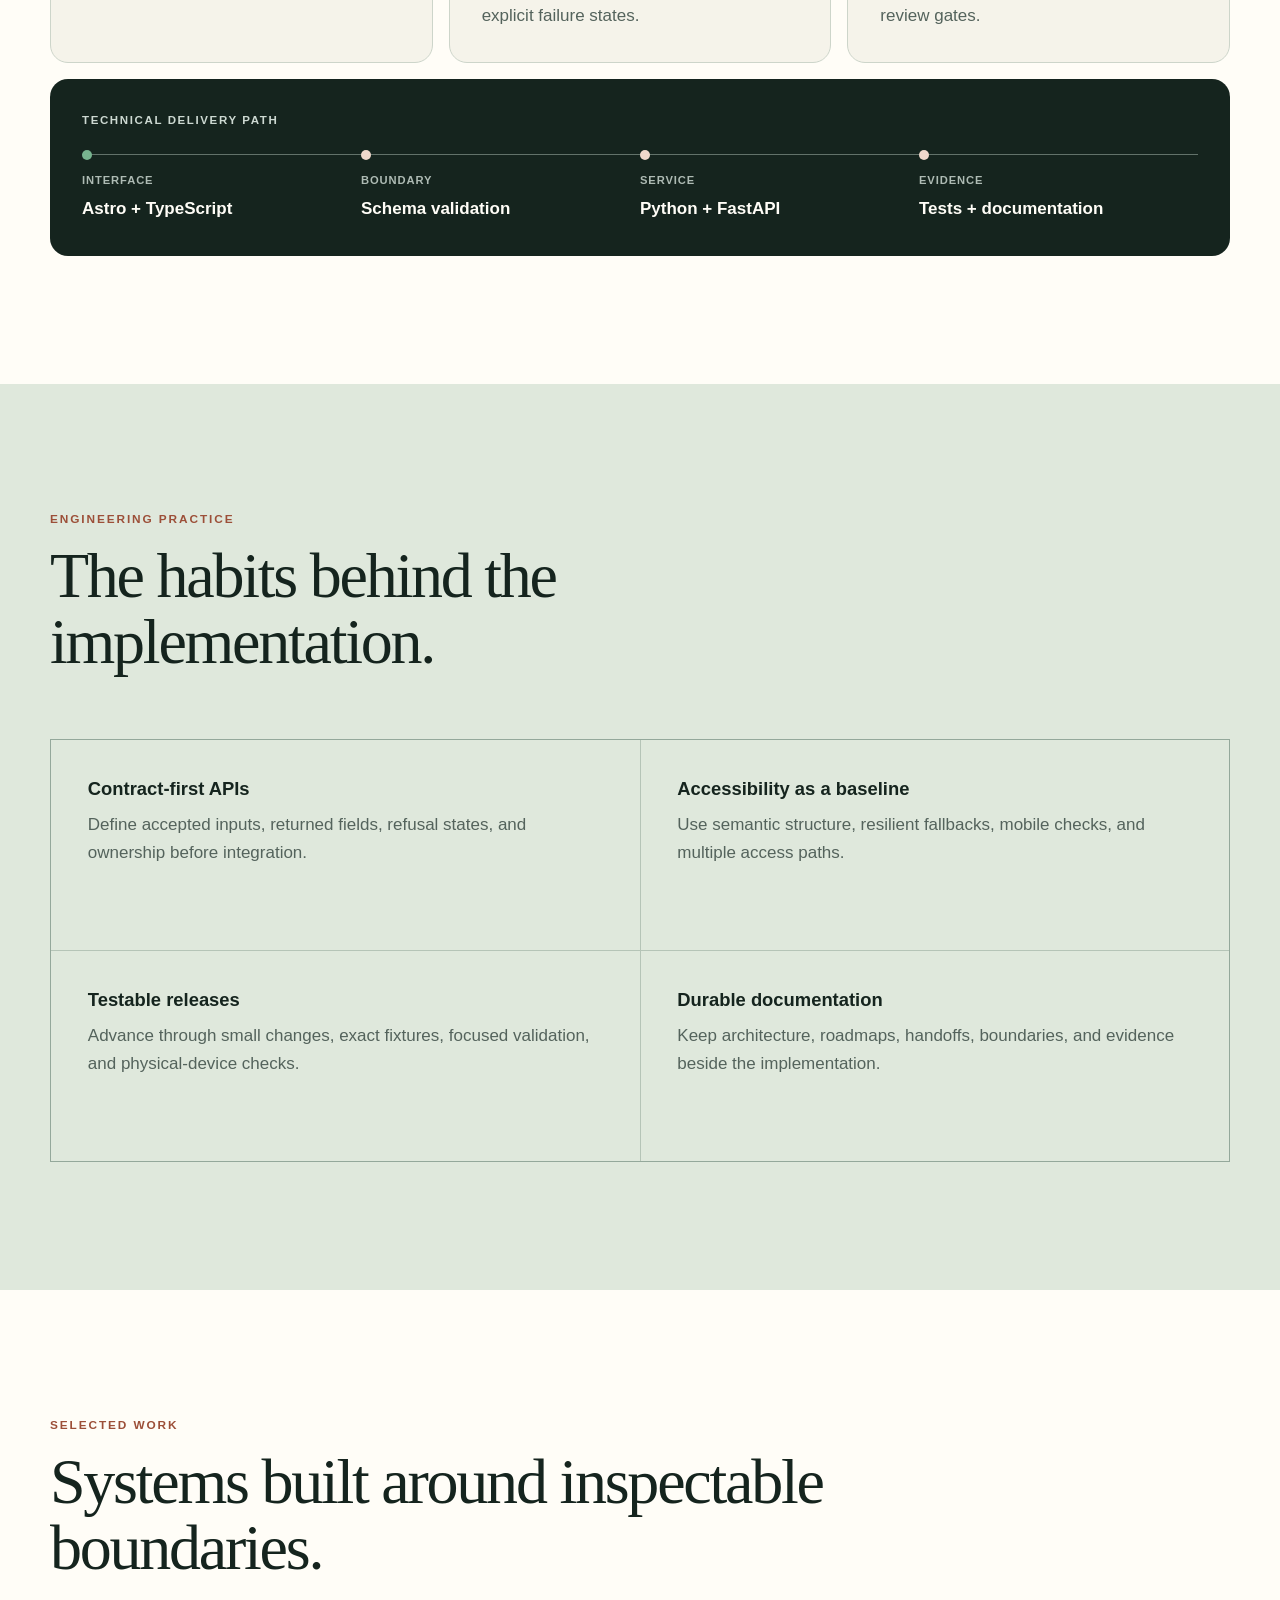
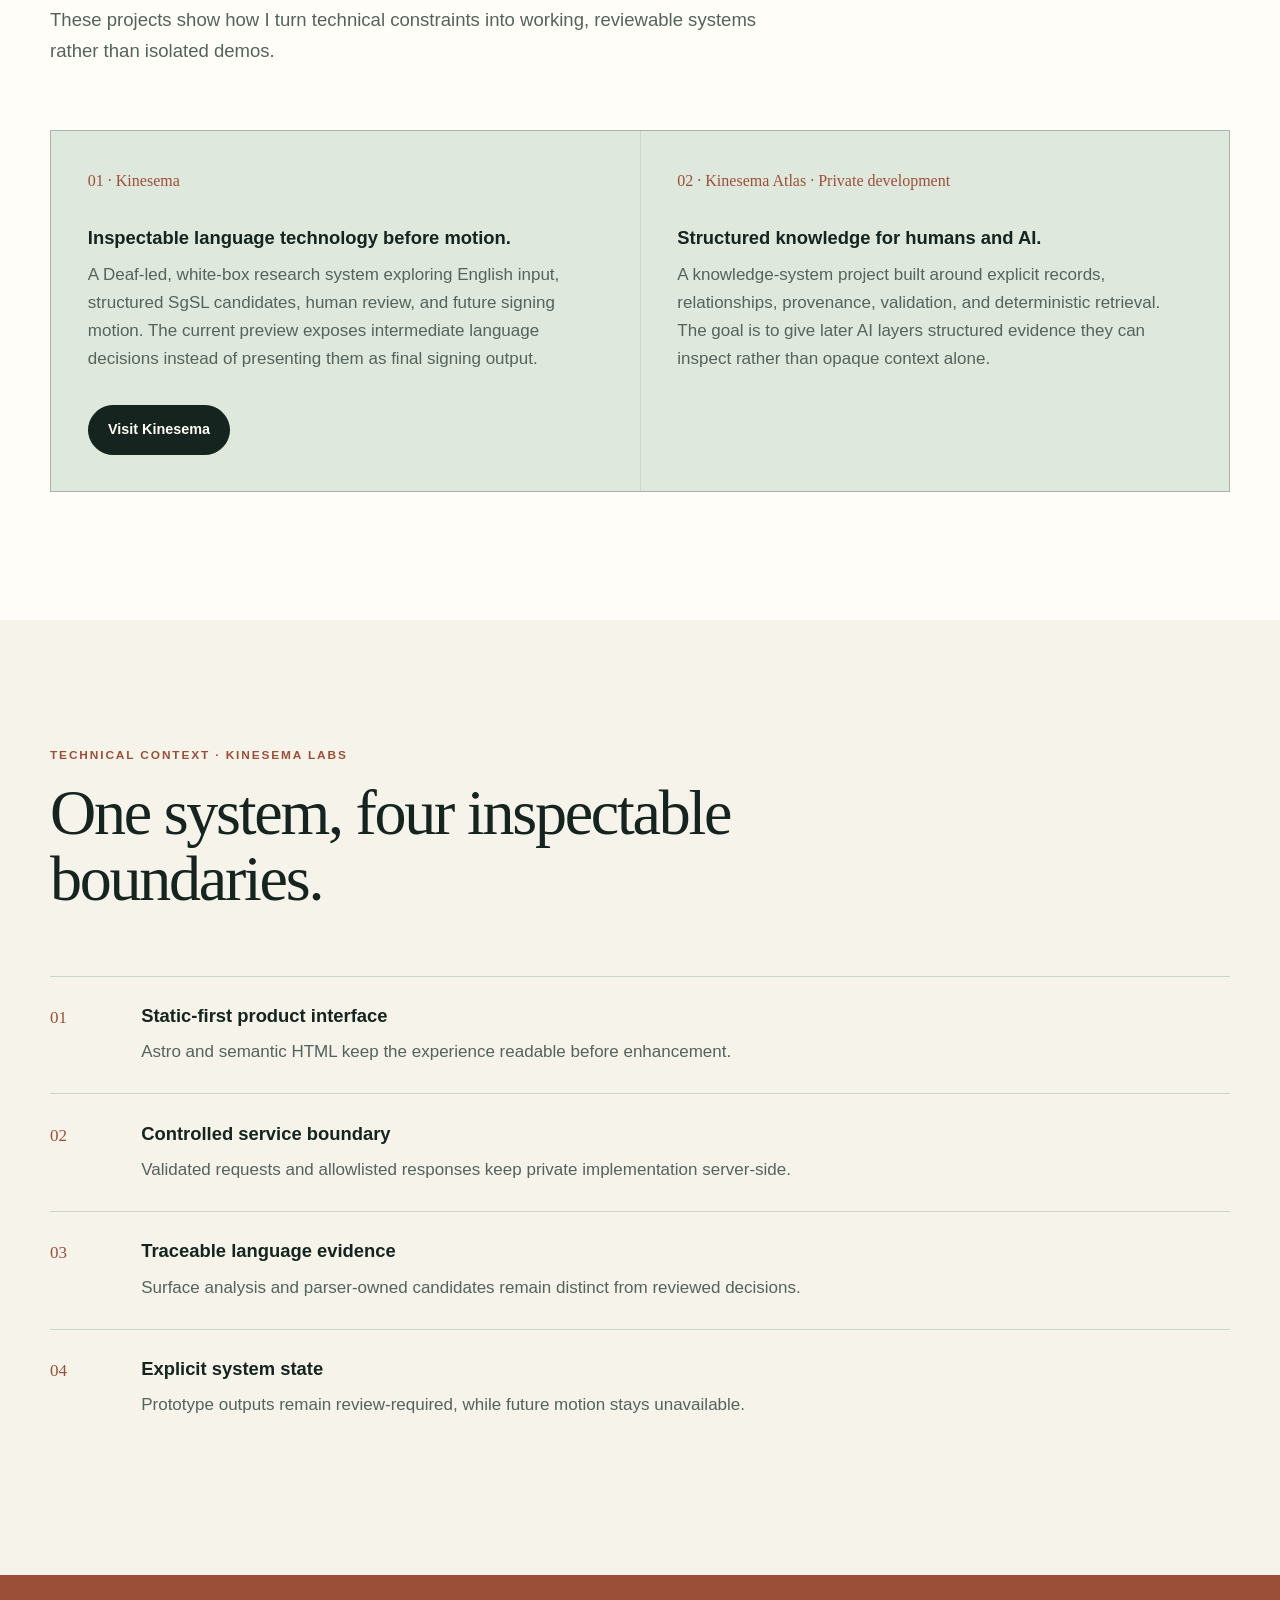
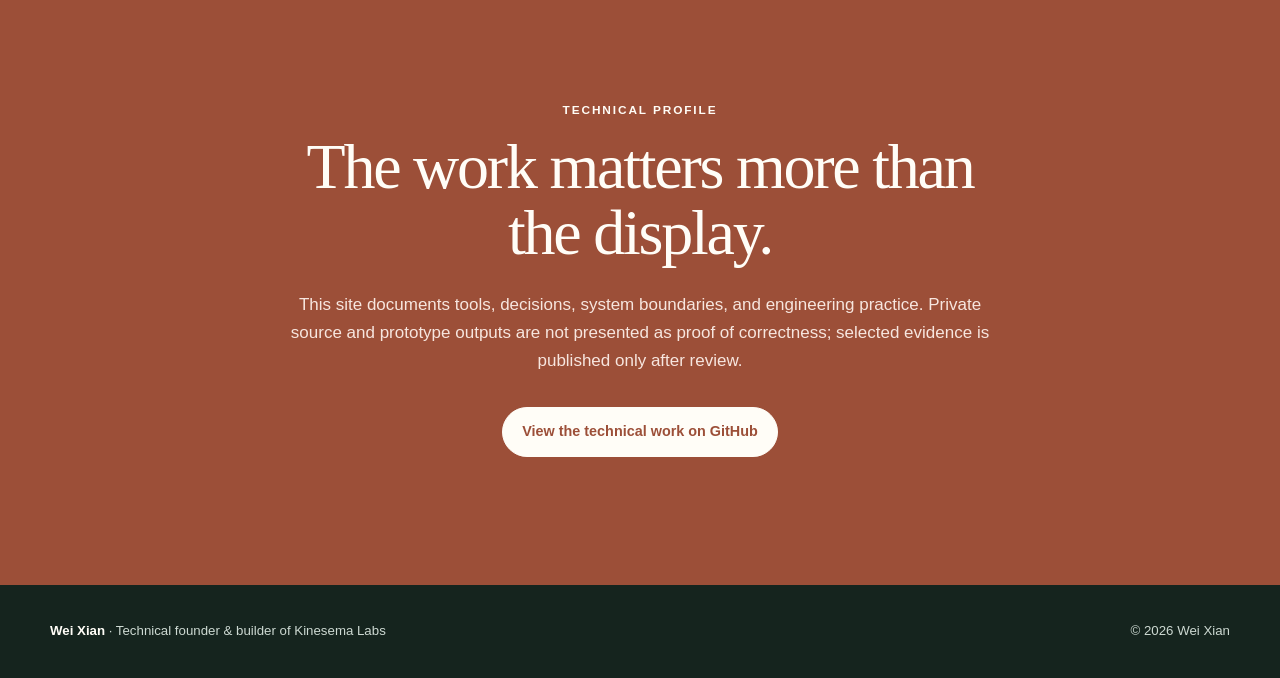
==== commit 489c3d38: "Refine selected work presentation" ====
--- a/index.html
+++ b/index.html
@@ -23,6 +23,7 @@
       </a>
       <nav aria-label="Primary navigation">
         <a href="#capabilities">Capabilities</a>
+        <a href="#engineering">Engineering</a>
         <a href="#work">Work</a>
         <a href="#kinesema">Kinesema</a>
         <a class="nav-cta" href="https://github.com/elystra-v">GitHub</a>
@@ -157,7 +158,7 @@
 
         <div class="work-grid">
           <article>
-            <p class="card-kicker">Kinesema</p>
+            <span class="feature-number" aria-hidden="true">01 · Kinesema</span>
             <h3>Inspectable language technology before motion.</h3>
             <p>
               A Deaf-led, white-box research system exploring English input,
@@ -170,7 +171,7 @@
             </div>
           </article>
           <article>
-            <p class="card-kicker">Kinesema Atlas · Private development</p>
+            <span class="feature-number" aria-hidden="true">02 · Kinesema Atlas · Private development</span>
             <h3>Structured knowledge for humans and AI.</h3>
             <p>
               A knowledge-system project built around explicit records,
@@ -228,10 +229,7 @@
           practice. Private source and prototype outputs are not presented as proof
           of correctness; selected evidence is published only after review.
         </p>
-        <div class="hero-actions" style="justify-content: center;">
-          <a class="button button-light" href="https://kinesema.com">Visit Kinesema</a>
-          <a class="button button-light" href="https://github.com/elystra-v">View the technical work on GitHub</a>
-        </div>
+        <a class="button button-light" href="https://github.com/elystra-v">View the technical work on GitHub</a>
       </section>
     </main>
 
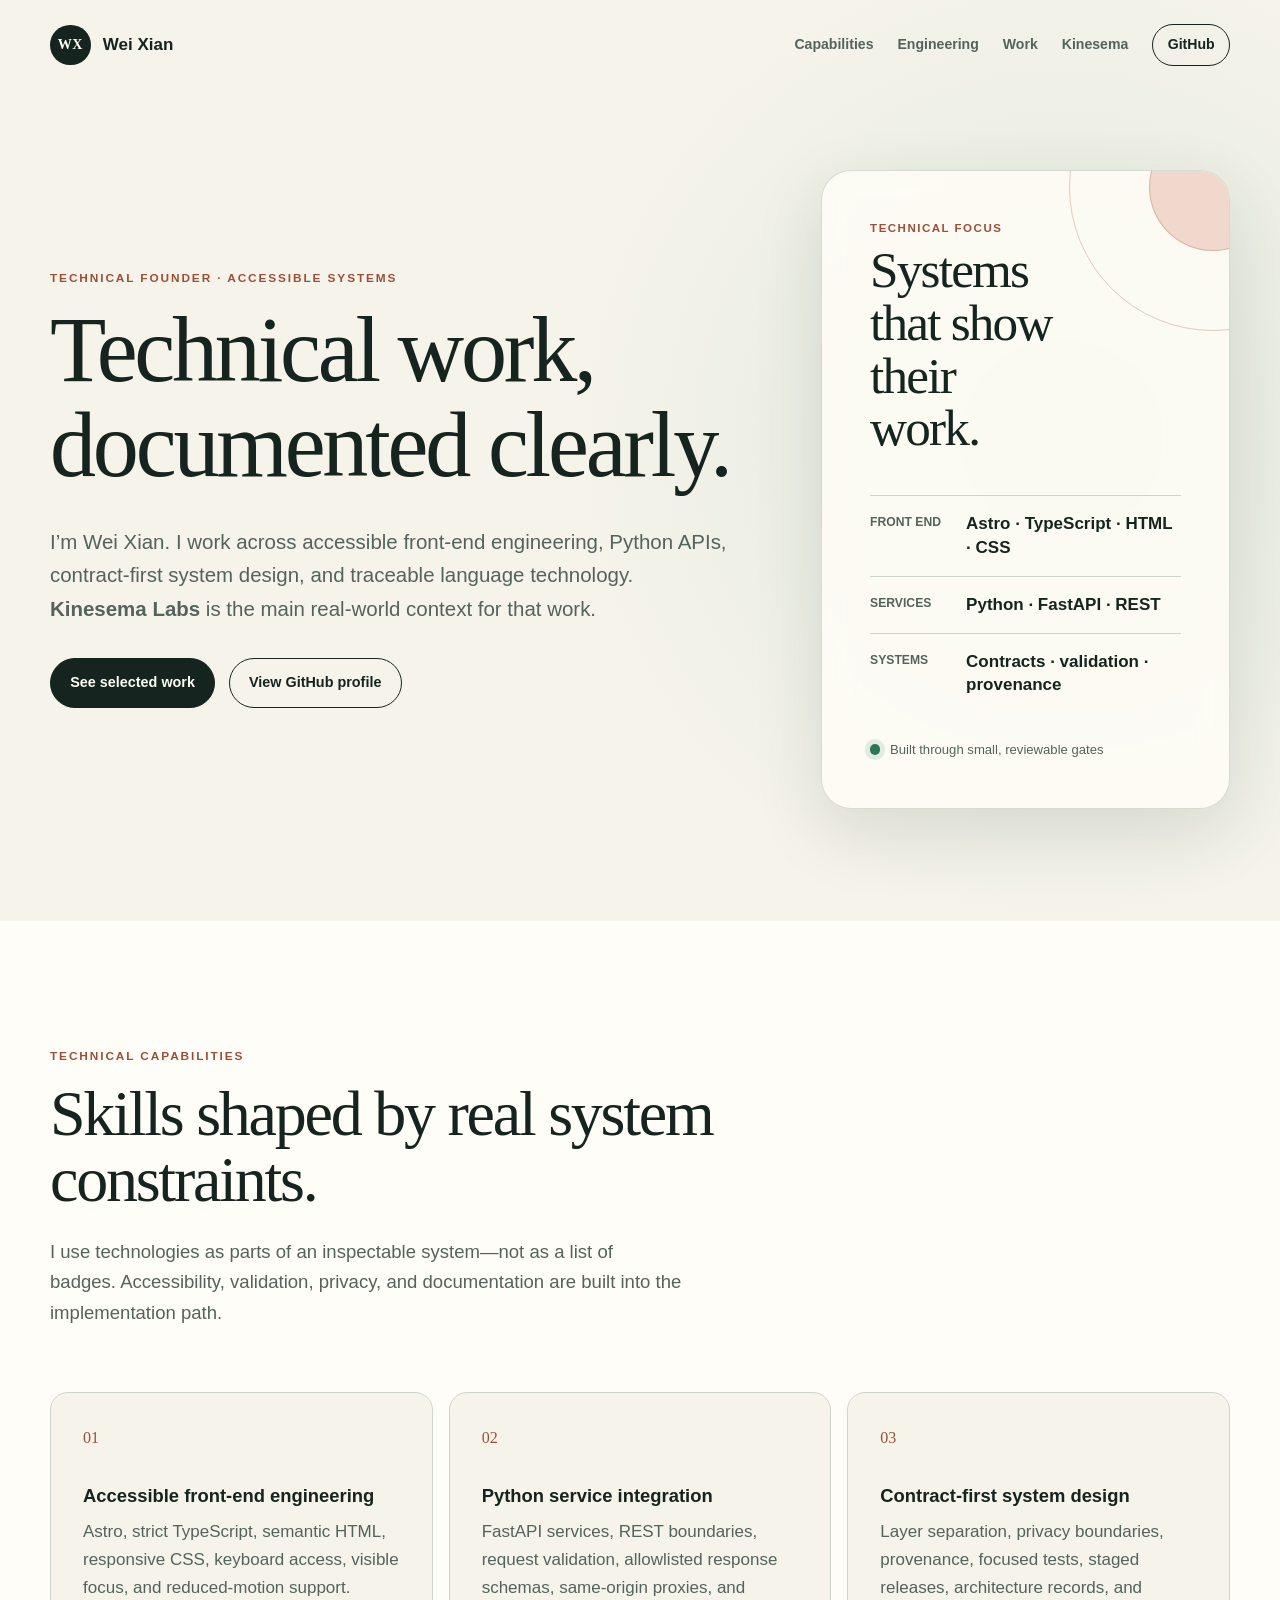
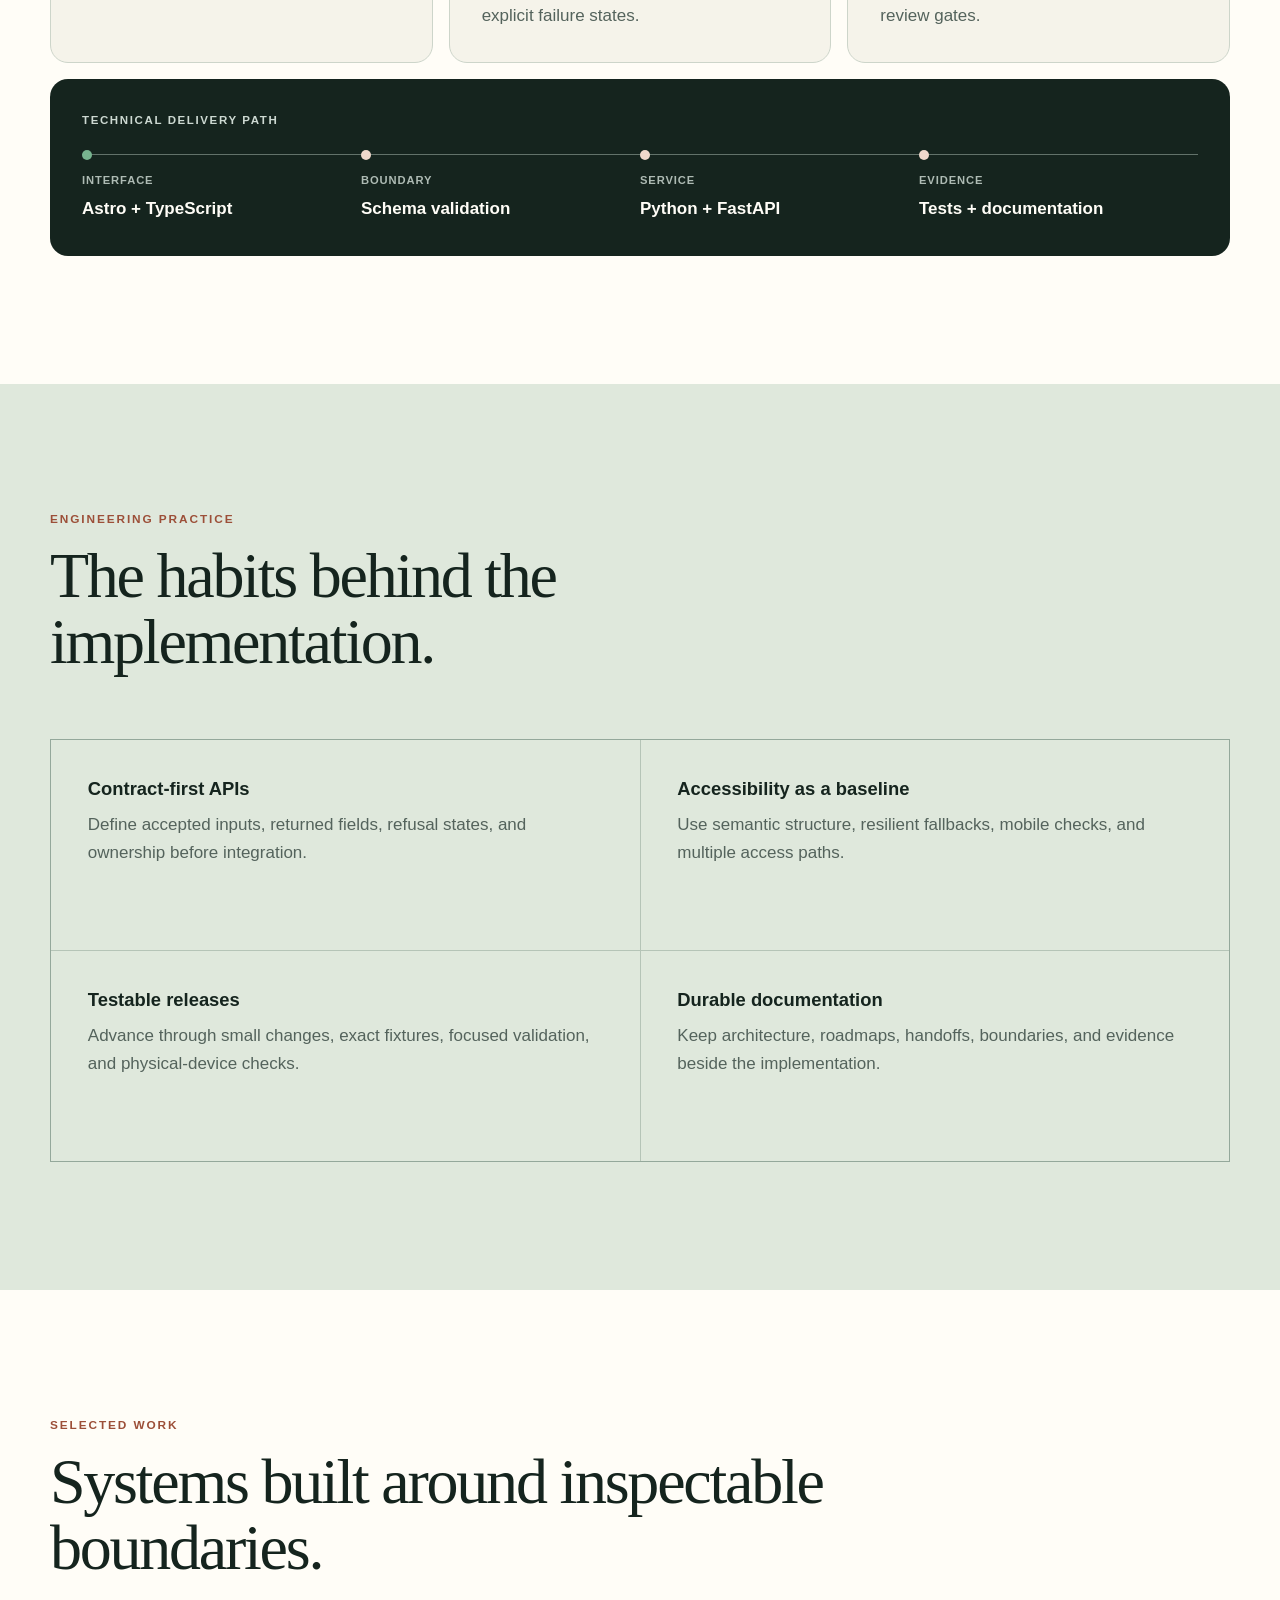
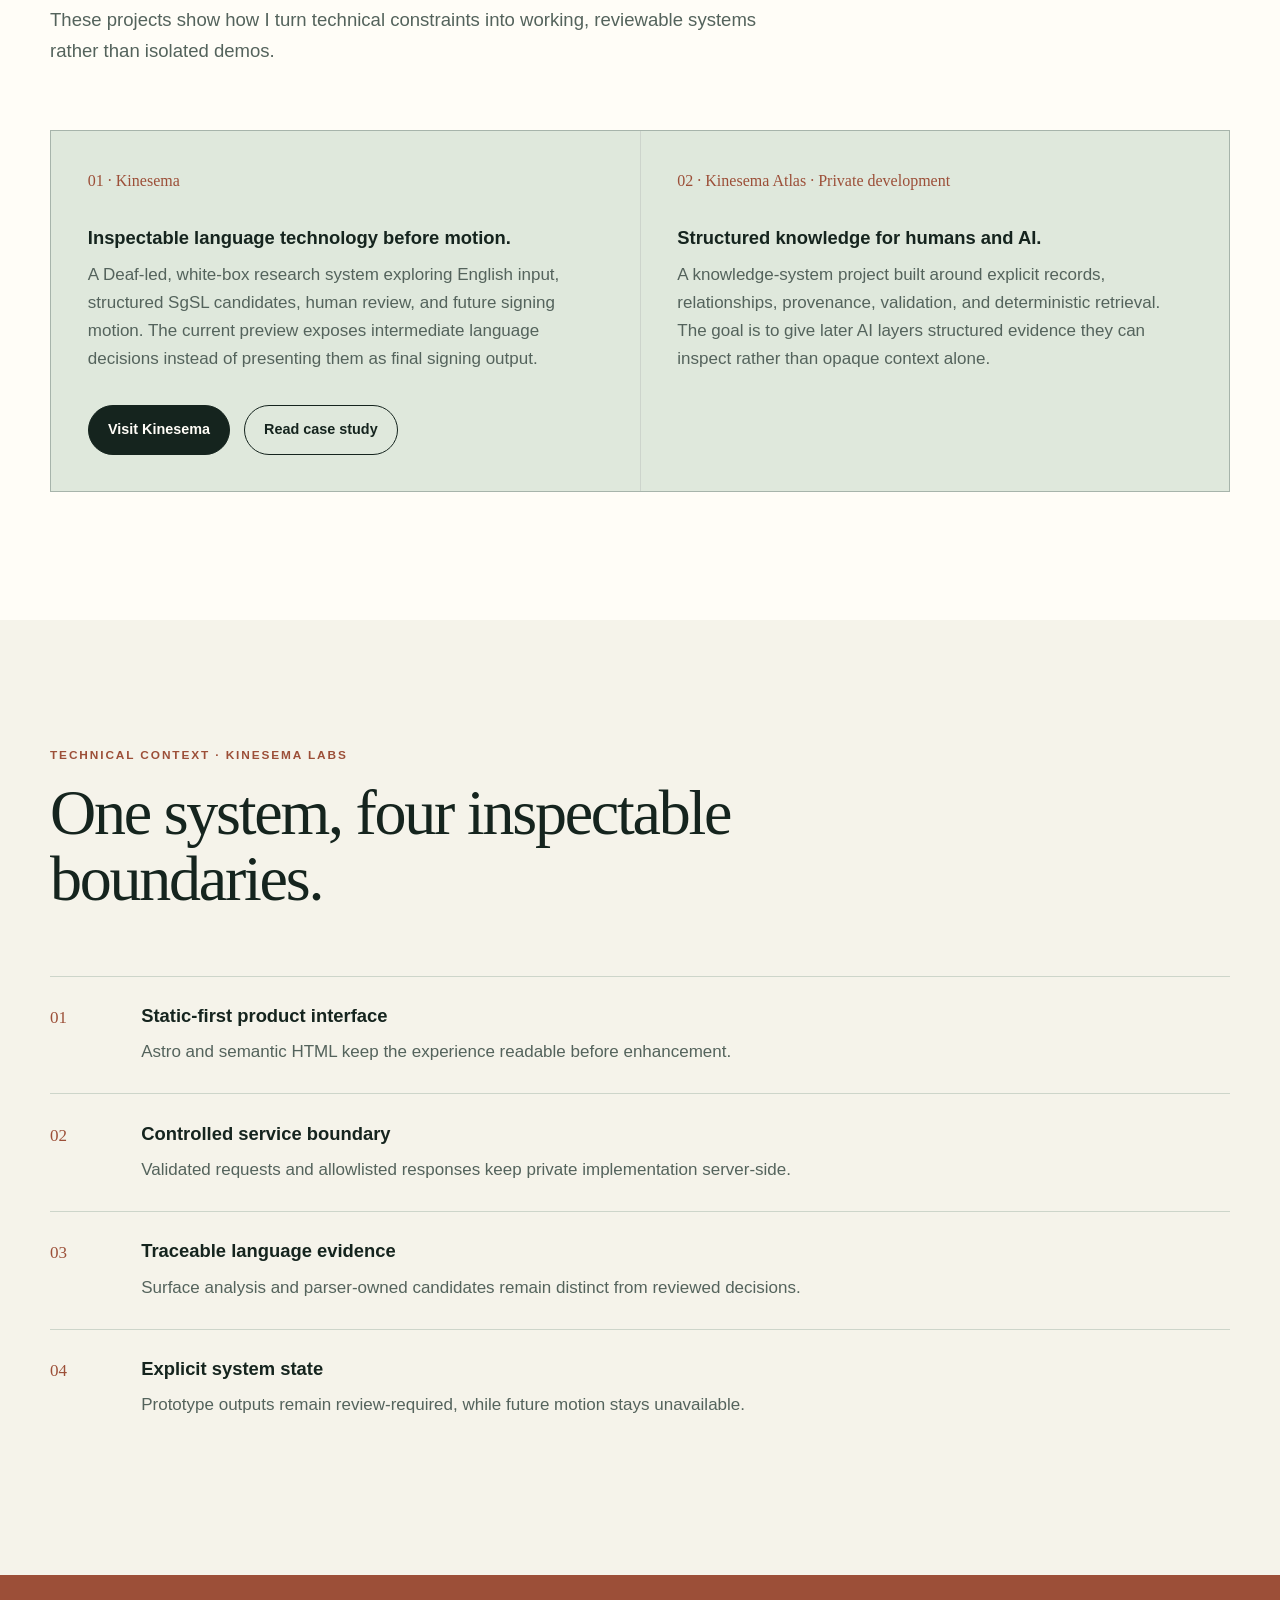
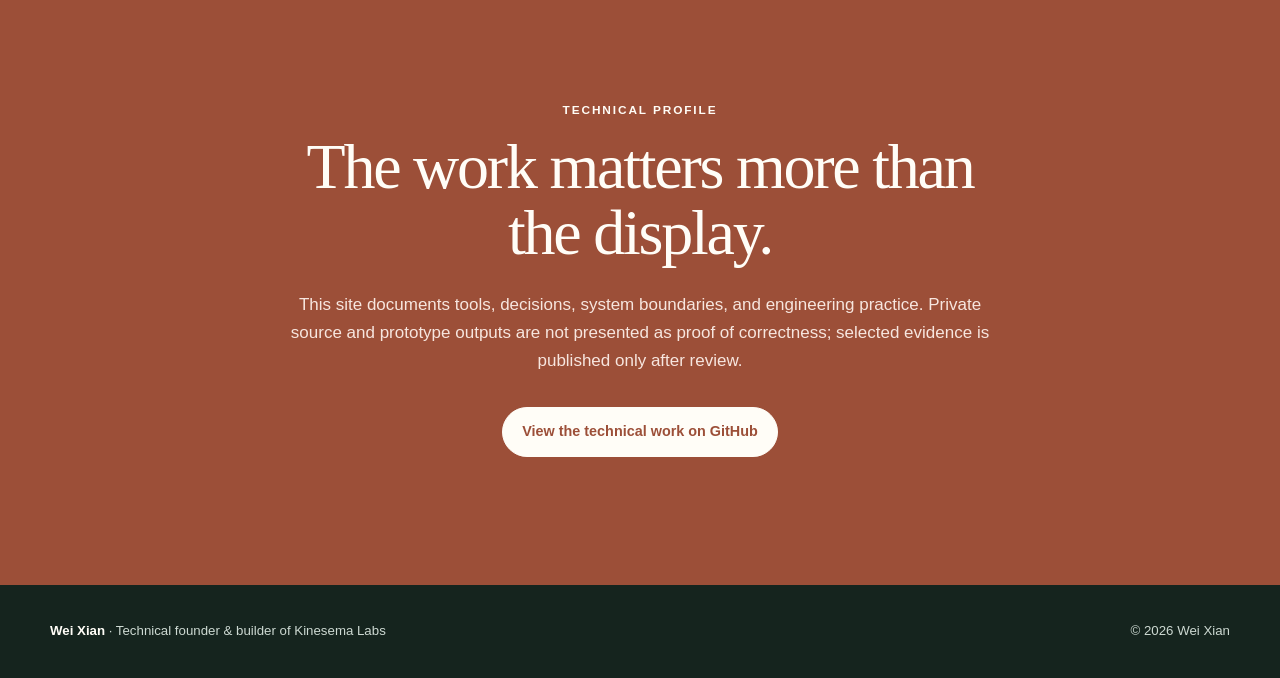
==== commit f37f0acb: "Link Kinesema case study from portfolio" ====
--- a/index.html
+++ b/index.html
@@ -158,7 +158,7 @@
 
         <div class="work-grid">
           <article>
-            <span class="feature-number" aria-hidden="true">01 · Kinesema</span>
+            <span class="feature-number">01 · Kinesema</span>
             <h3>Inspectable language technology before motion.</h3>
             <p>
               A Deaf-led, white-box research system exploring English input,
@@ -168,10 +168,11 @@
             </p>
             <div class="hero-actions">
               <a class="button button-primary" href="https://kinesema.com">Visit Kinesema</a>
-            </div>
-          </article>
-          <article>
-            <span class="feature-number" aria-hidden="true">02 · Kinesema Atlas · Private development</span>
+              <a class="button button-secondary" href="/work/kinesema/">Read case study</a>
+            </div>
+          </article>
+          <article>
+            <span class="feature-number">02 · Kinesema Atlas · Private development</span>
             <h3>Structured knowledge for humans and AI.</h3>
             <p>
               A knowledge-system project built around explicit records,
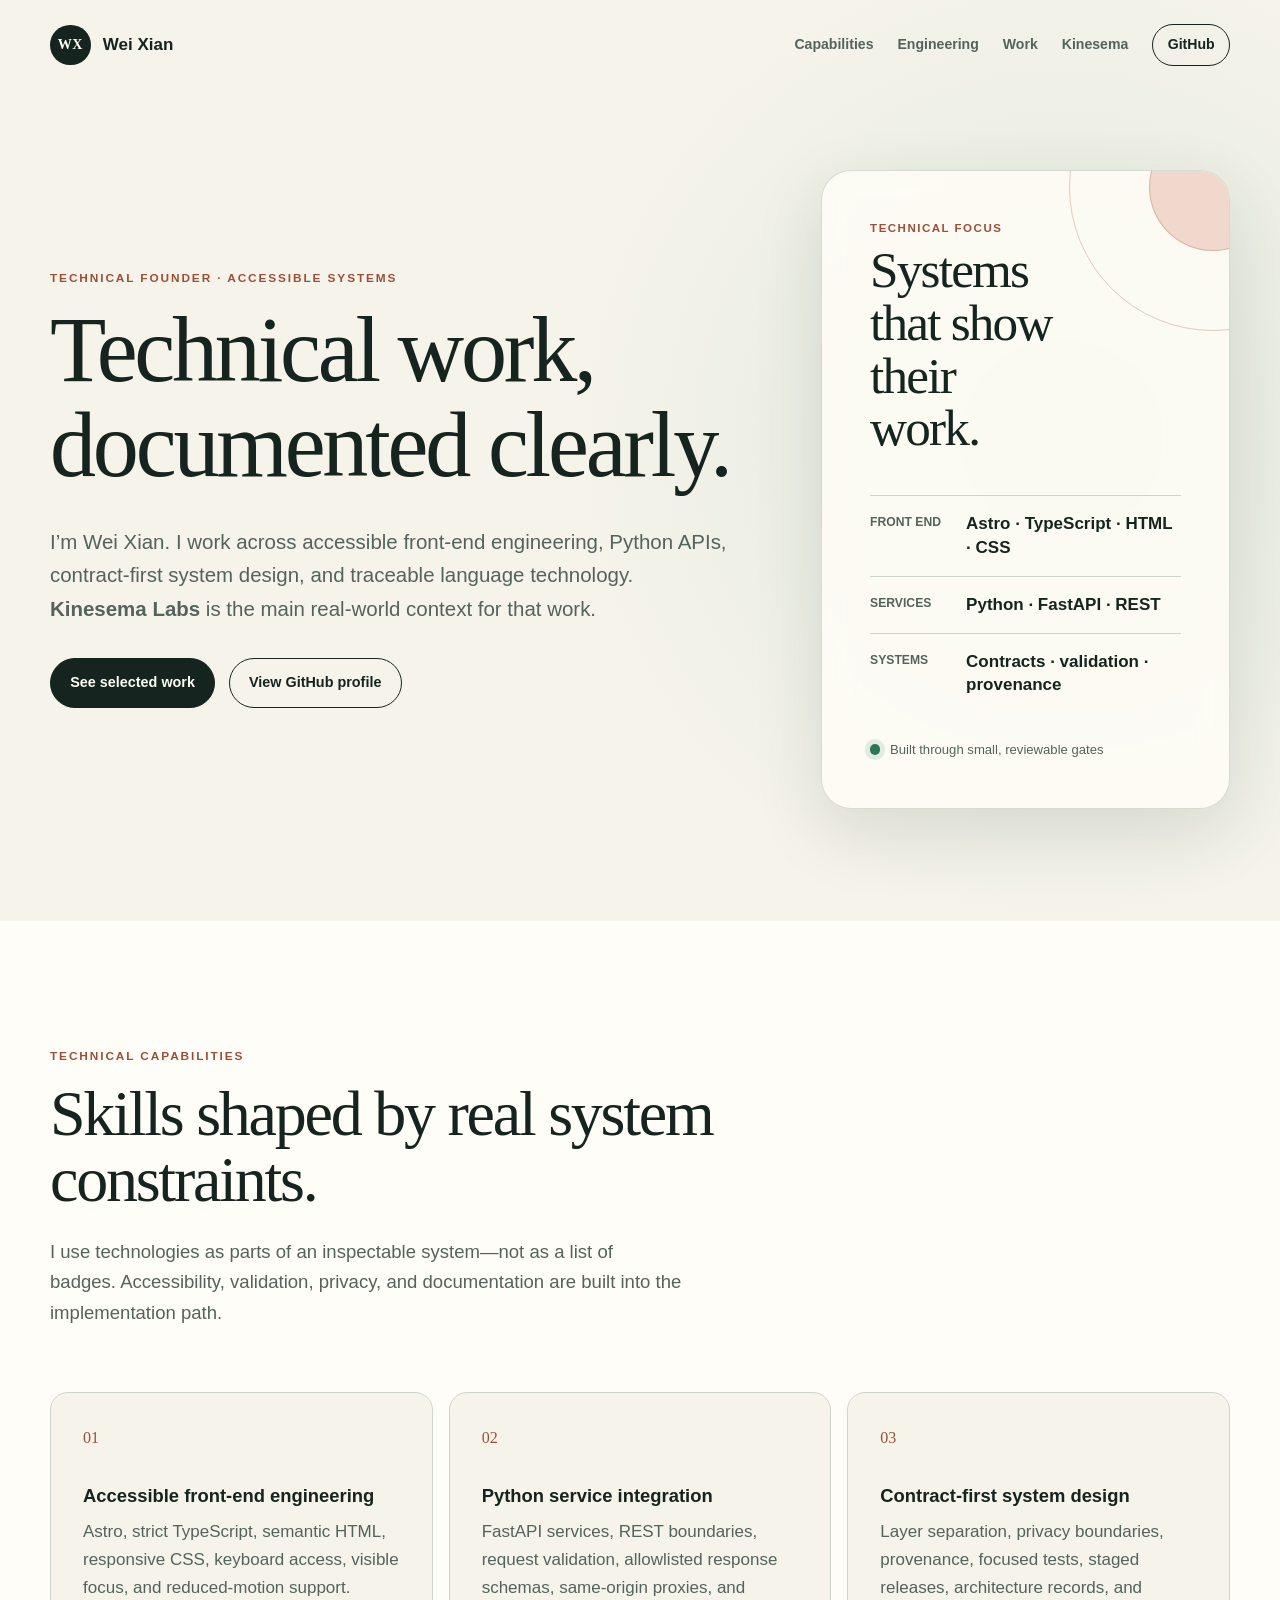
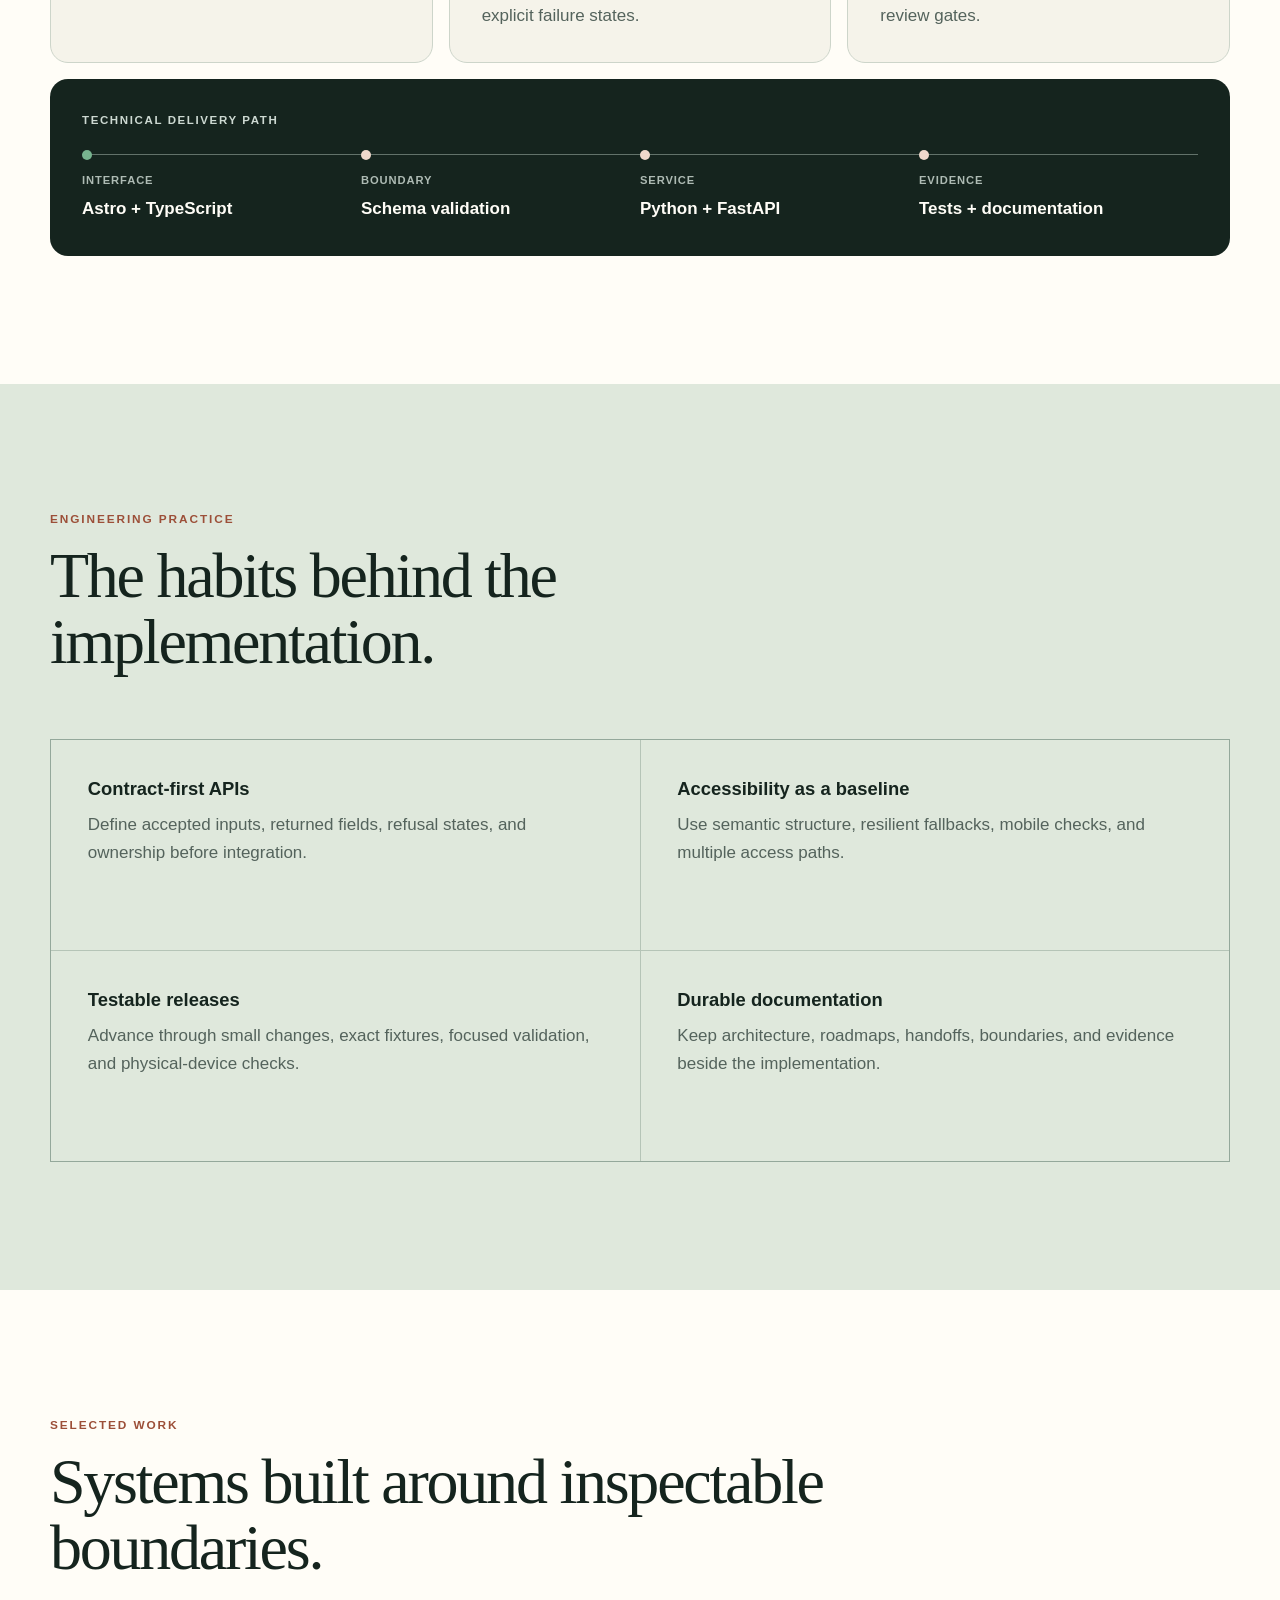
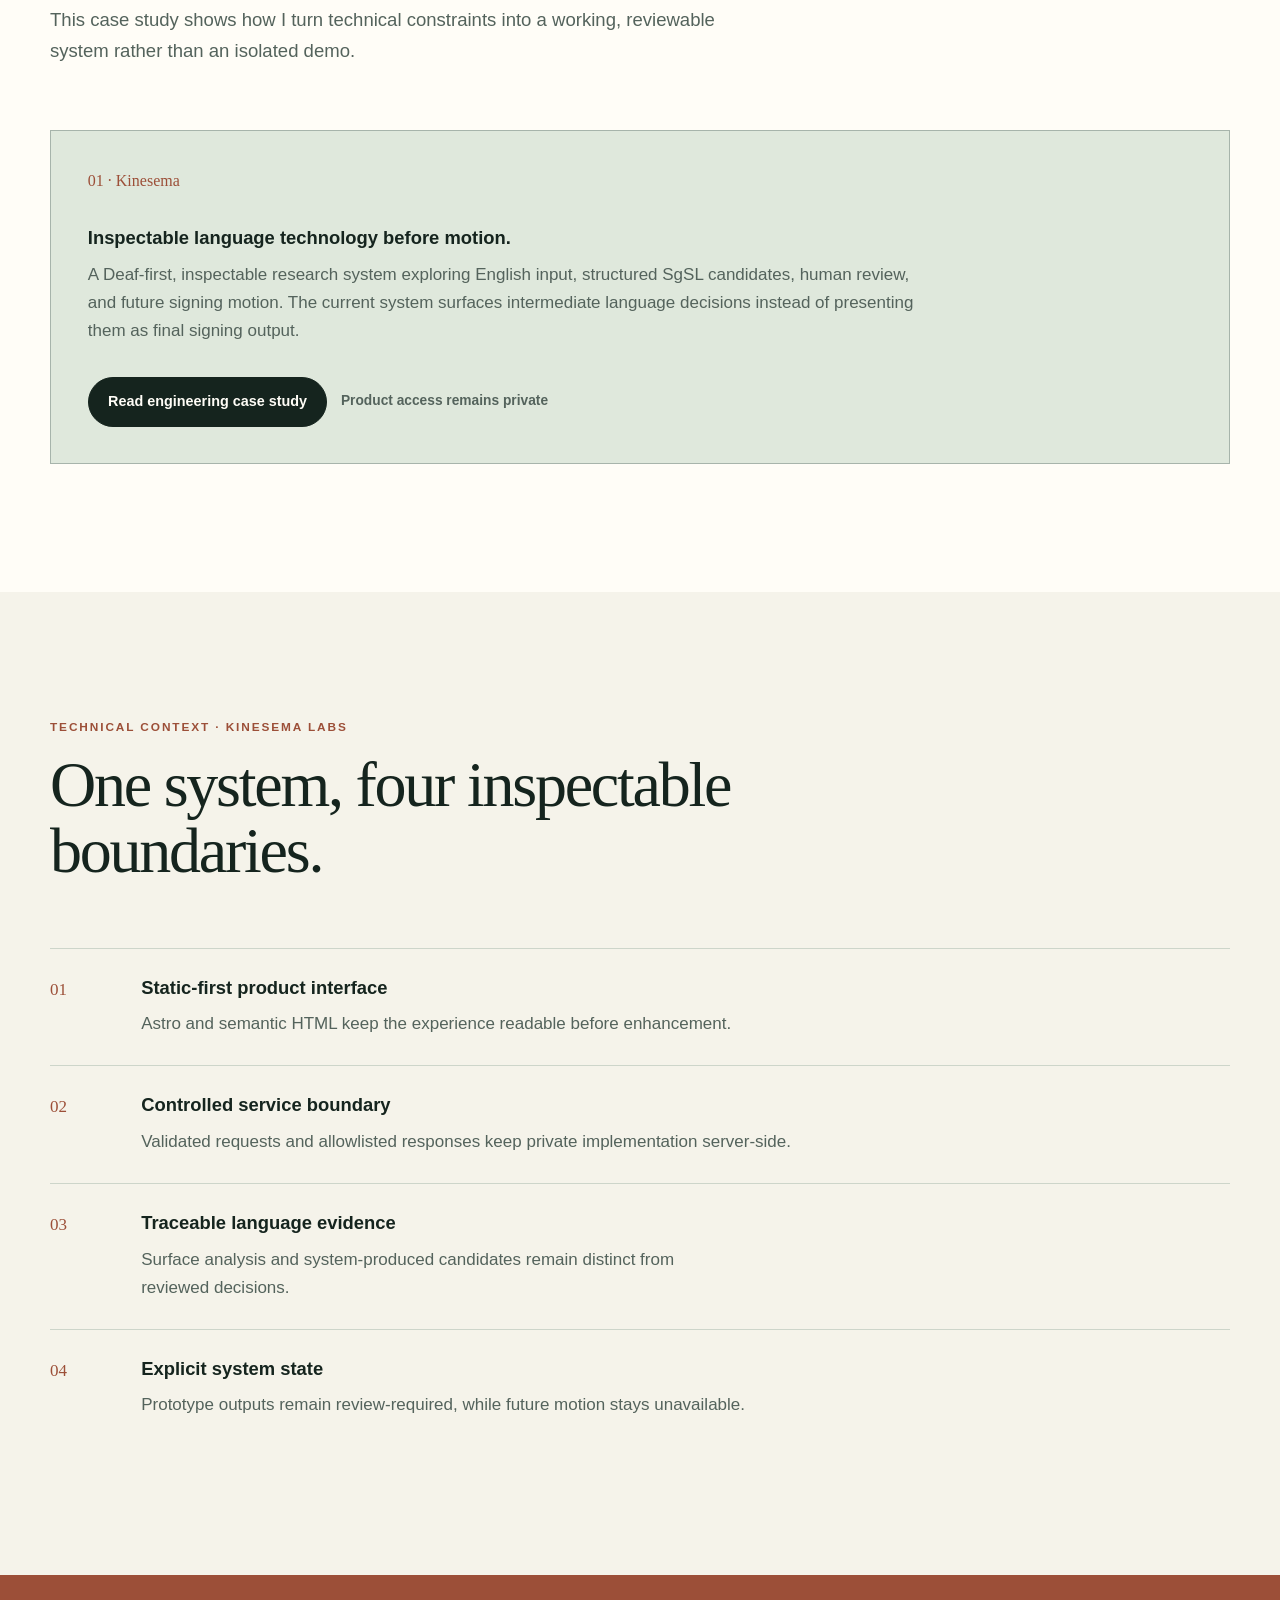
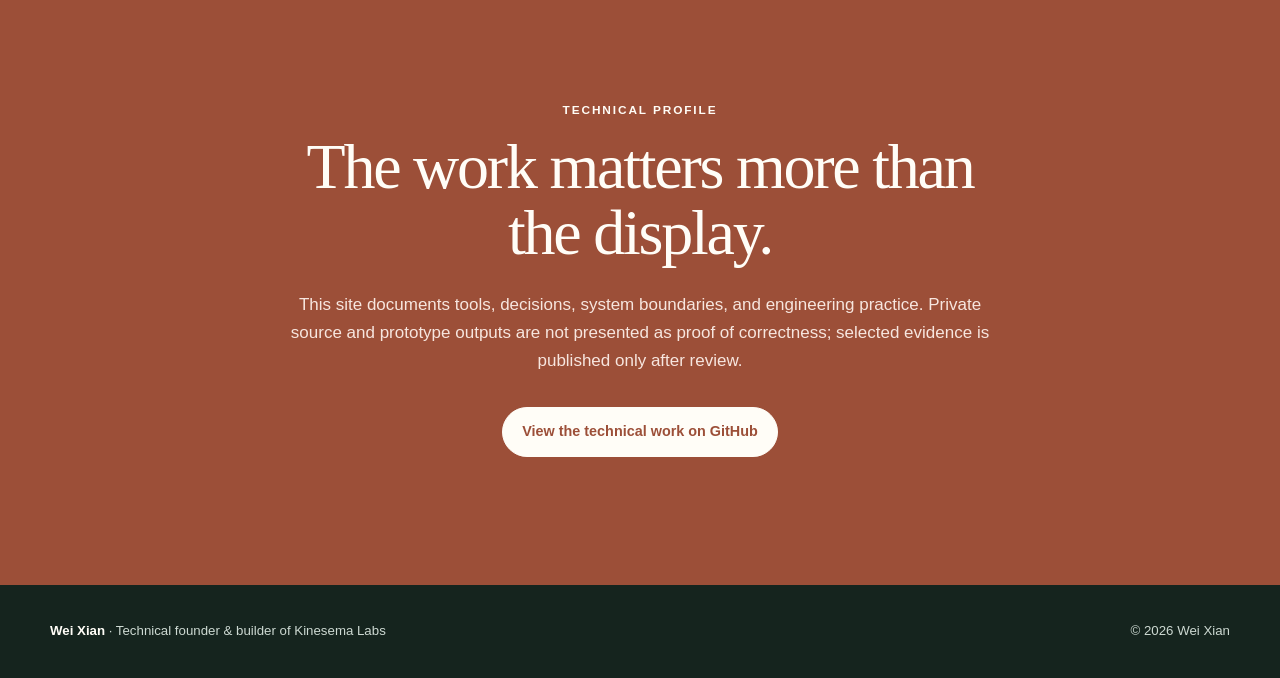
==== commit a13853f8: "Refine public Kinesema case study" ====
--- a/index.html
+++ b/index.html
@@ -151,35 +151,25 @@
           <p class="eyebrow">Selected work</p>
           <h2 id="work-title">Systems built around inspectable boundaries.</h2>
           <p>
-            These projects show how I turn technical constraints into working,
-            reviewable systems rather than isolated demos.
+            This case study shows how I turn technical constraints into a working,
+            reviewable system rather than an isolated demo.
           </p>
         </div>
 
-        <div class="work-grid">
+        <div class="work-grid work-grid-single">
           <article>
             <span class="feature-number">01 · Kinesema</span>
             <h3>Inspectable language technology before motion.</h3>
             <p>
-              A Deaf-led, white-box research system exploring English input,
+              A Deaf-first, inspectable research system exploring English input,
               structured SgSL candidates, human review, and future signing motion.
-              The current preview exposes intermediate language decisions instead
+              The current system surfaces intermediate language decisions instead
               of presenting them as final signing output.
             </p>
             <div class="hero-actions">
-              <a class="button button-primary" href="https://kinesema.com">Visit Kinesema</a>
-              <a class="button button-secondary" href="/work/kinesema/">Read case study</a>
-            </div>
-          </article>
-          <article>
-            <span class="feature-number">02 · Kinesema Atlas · Private development</span>
-            <h3>Structured knowledge for humans and AI.</h3>
-            <p>
-              A knowledge-system project built around explicit records,
-              relationships, provenance, validation, and deterministic retrieval.
-              The goal is to give later AI layers structured evidence they can
-              inspect rather than opaque context alone.
-            </p>
+              <a class="button button-primary" href="/work/kinesema/">Read engineering case study</a>
+              <span class="availability-note">Product access remains private</span>
+            </div>
           </article>
         </div>
       </section>
@@ -209,7 +199,7 @@
             <span>03</span>
             <div>
               <h3>Traceable language evidence</h3>
-              <p>Surface analysis and parser-owned candidates remain distinct from reviewed decisions.</p>
+              <p>Surface analysis and system-produced candidates remain distinct from reviewed decisions.</p>
             </div>
           </li>
           <li>
--- a/styles.css
+++ b/styles.css
@@ -438,6 +438,21 @@
   background: var(--sage);
 }
 
+.work-grid-single {
+  grid-template-columns: 1fr;
+}
+
+.work-grid-single article > p {
+  max-width: 850px;
+}
+
+.availability-note {
+  align-self: center;
+  color: var(--muted);
+  font-size: 0.86rem;
+  font-weight: 720;
+}
+
 .principles-section {
   background: var(--paper);
 }
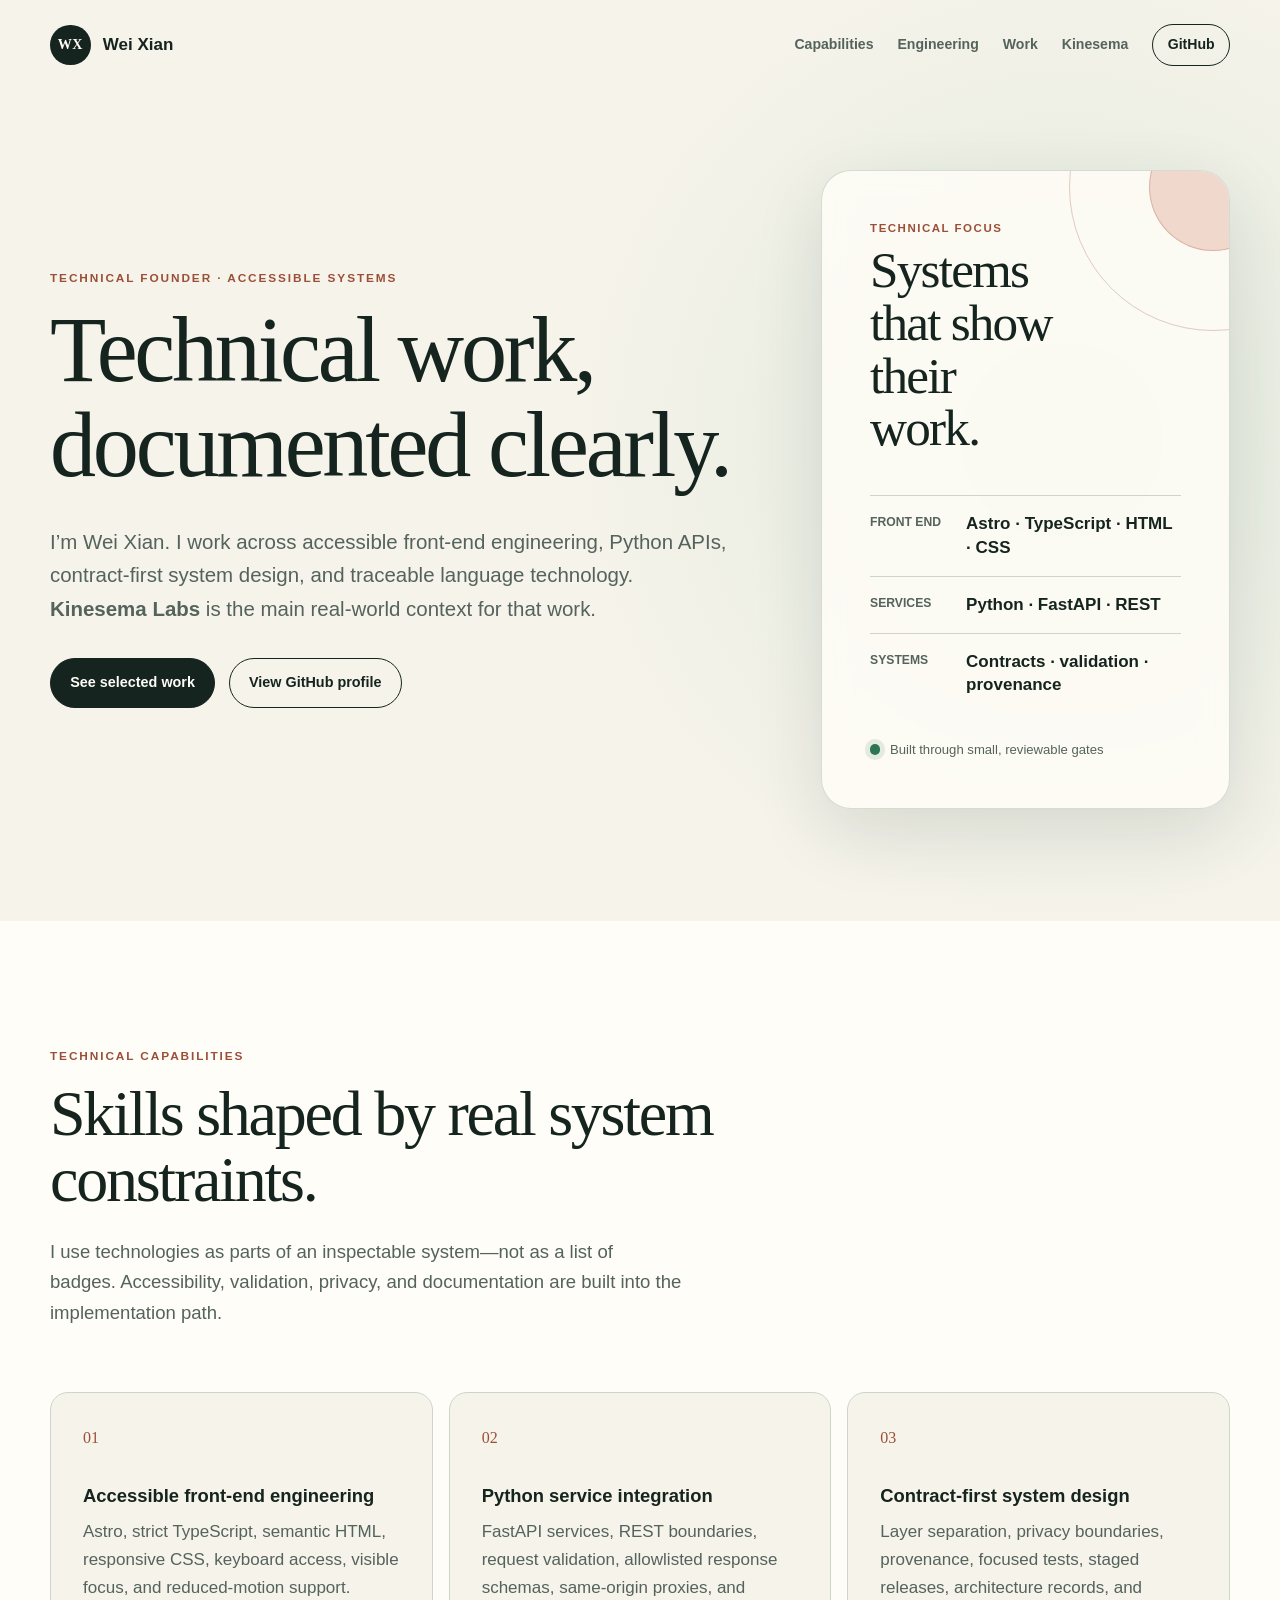
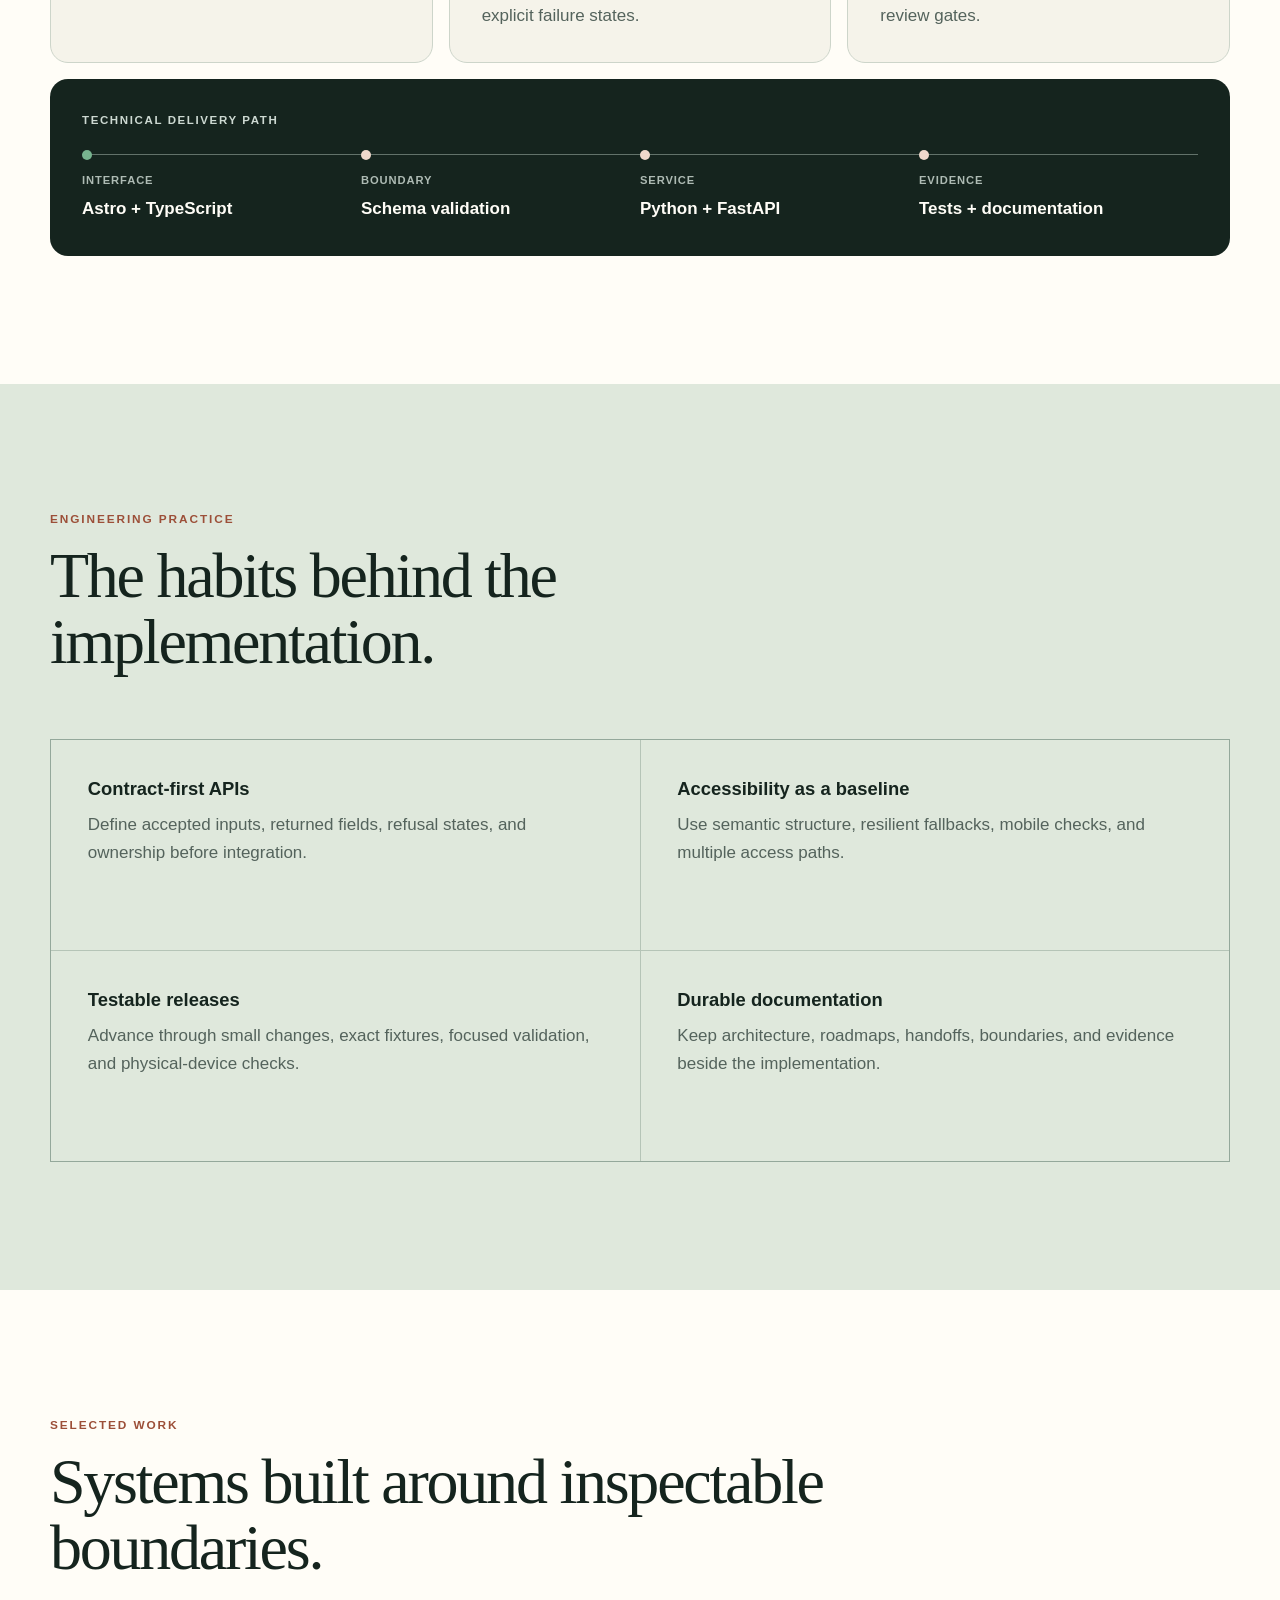
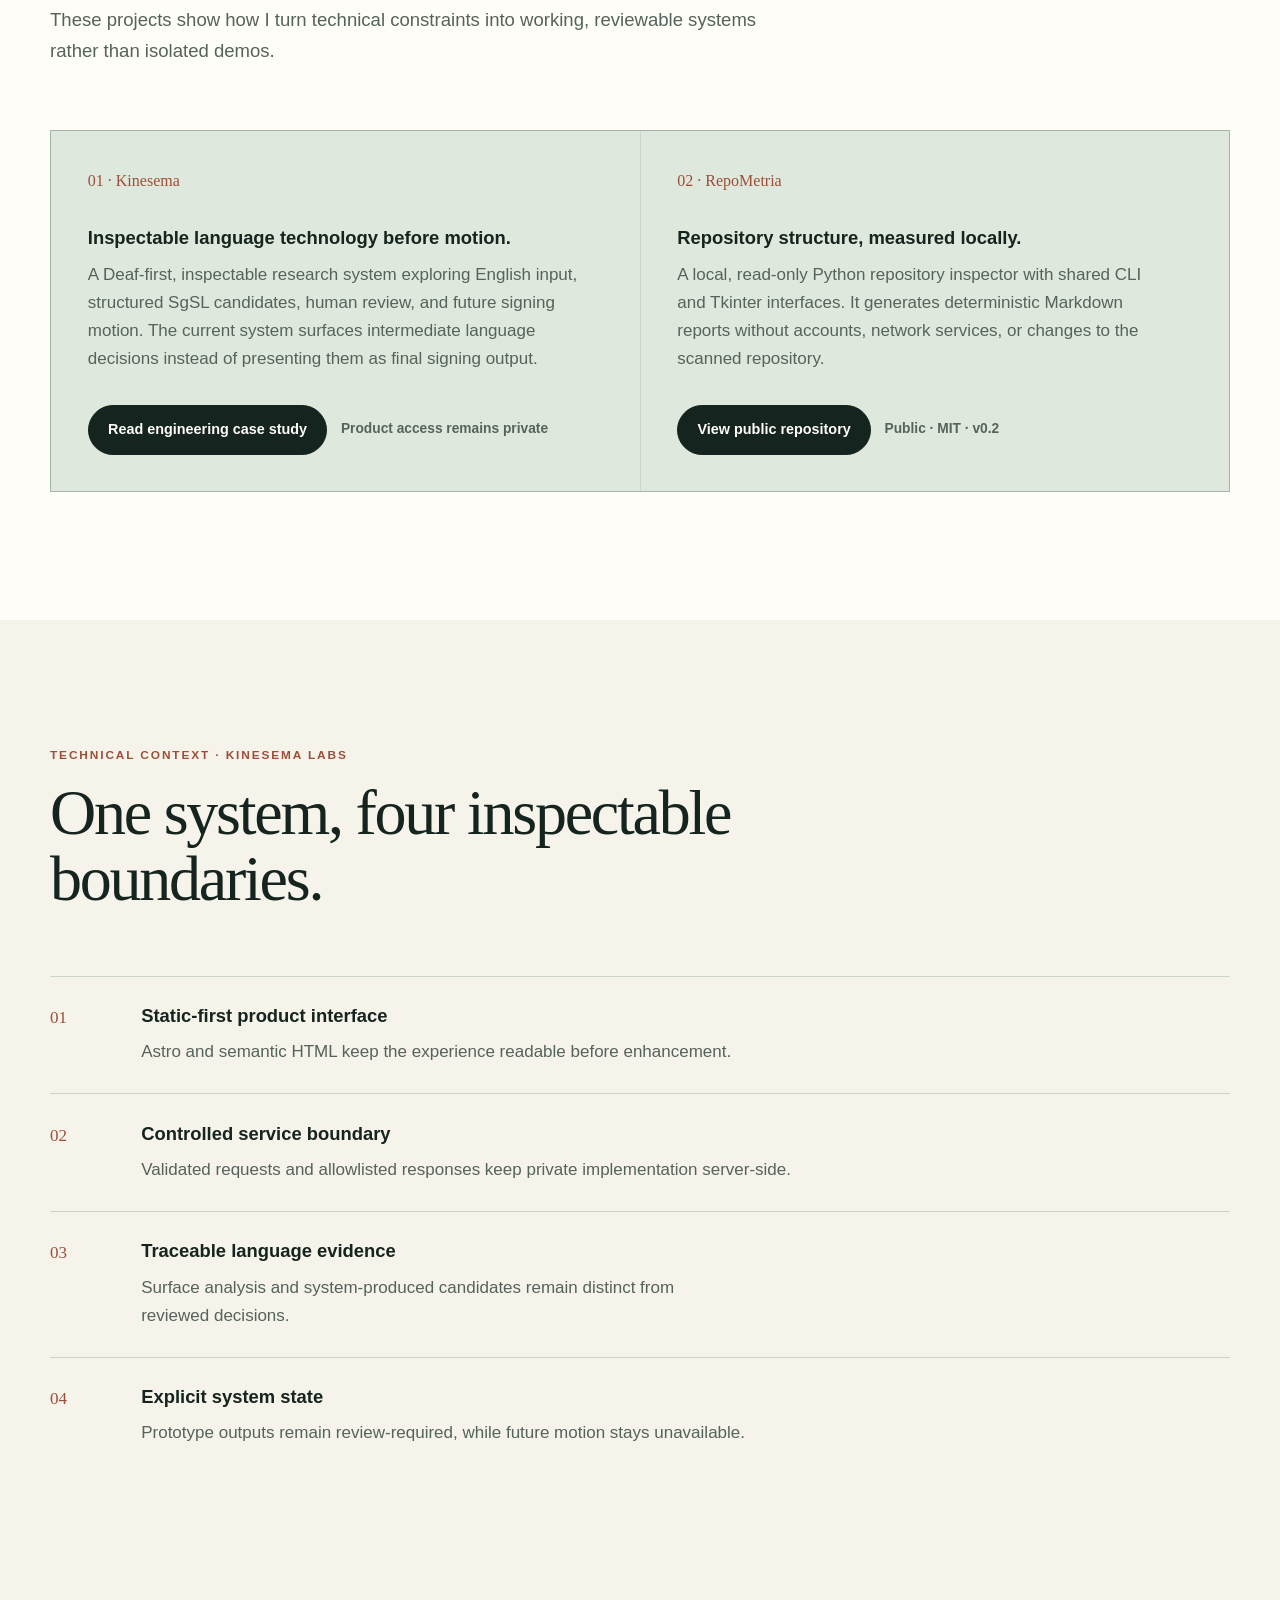
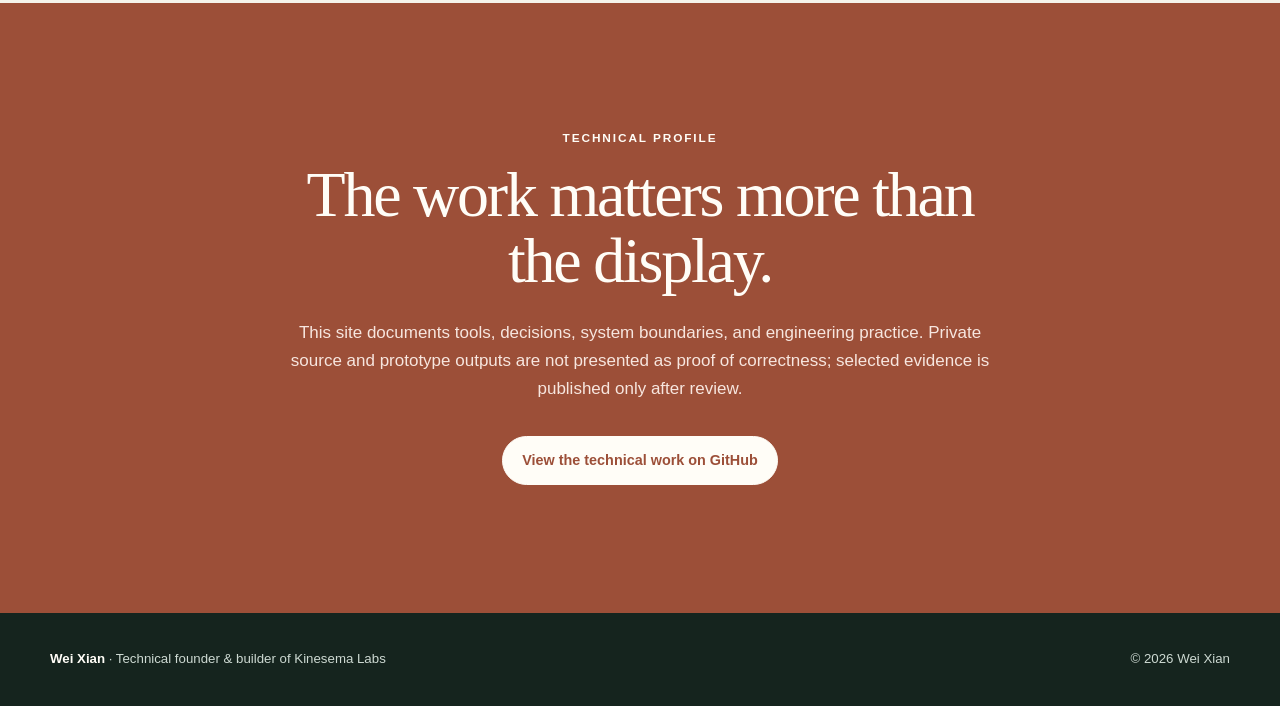
==== commit 336e4e8b: "Add RepoMetria to selected work" ====
--- a/index.html
+++ b/index.html
@@ -151,12 +151,12 @@
           <p class="eyebrow">Selected work</p>
           <h2 id="work-title">Systems built around inspectable boundaries.</h2>
           <p>
-            This case study shows how I turn technical constraints into a working,
-            reviewable system rather than an isolated demo.
+            These projects show how I turn technical constraints into working,
+            reviewable systems rather than isolated demos.
           </p>
         </div>
 
-        <div class="work-grid work-grid-single">
+        <div class="work-grid">
           <article>
             <span class="feature-number">01 · Kinesema</span>
             <h3>Inspectable language technology before motion.</h3>
@@ -169,6 +169,22 @@
             <div class="hero-actions">
               <a class="button button-primary" href="/work/kinesema/">Read engineering case study</a>
               <span class="availability-note">Product access remains private</span>
+            </div>
+          </article>
+          <article>
+            <span class="feature-number">02 · RepoMetria</span>
+            <h3>Repository structure, measured locally.</h3>
+            <p>
+              A local, read-only Python repository inspector with shared CLI and
+              Tkinter interfaces. It generates deterministic Markdown reports
+              without accounts, network services, or changes to the scanned repository.
+            </p>
+            <div class="hero-actions">
+              <a
+                class="button button-primary"
+                href="https://github.com/elystra-v/repometria"
+              >View public repository</a>
+              <span class="availability-note">Public · MIT · v0.2</span>
             </div>
           </article>
         </div>
